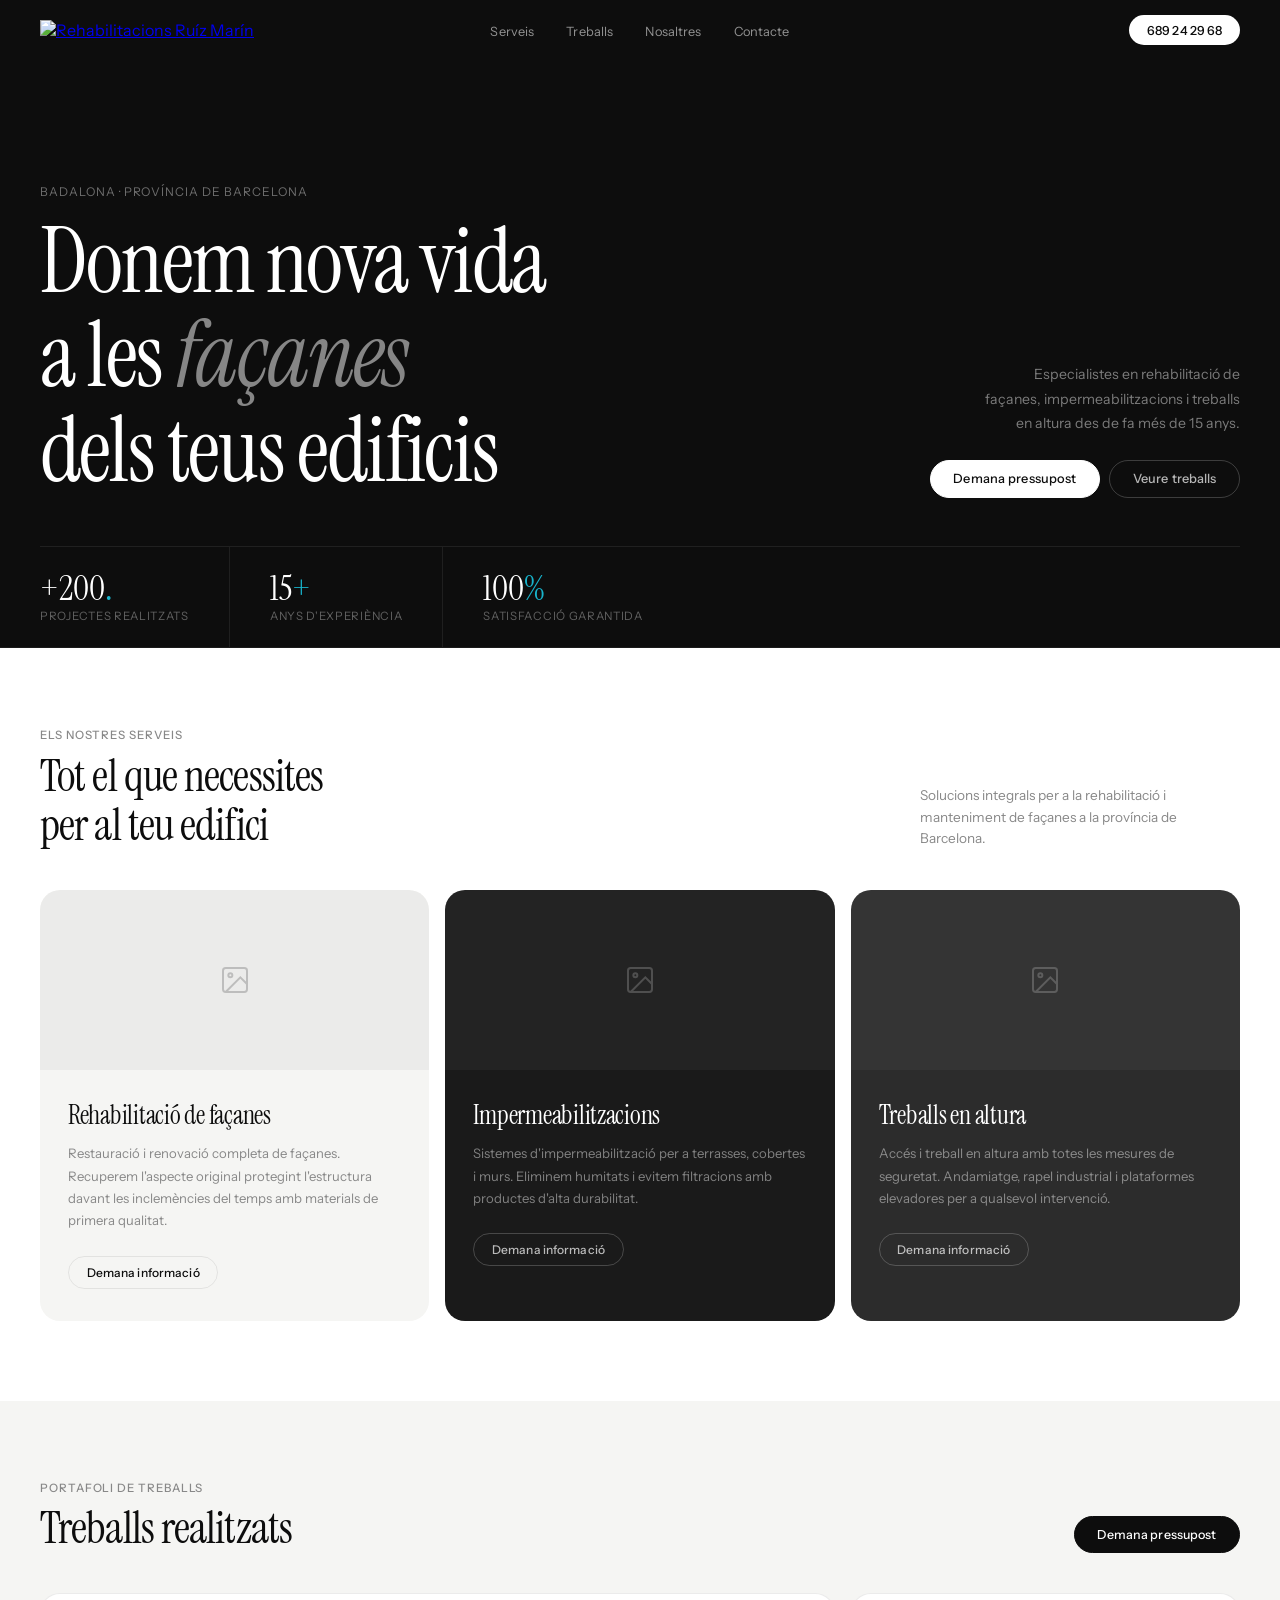
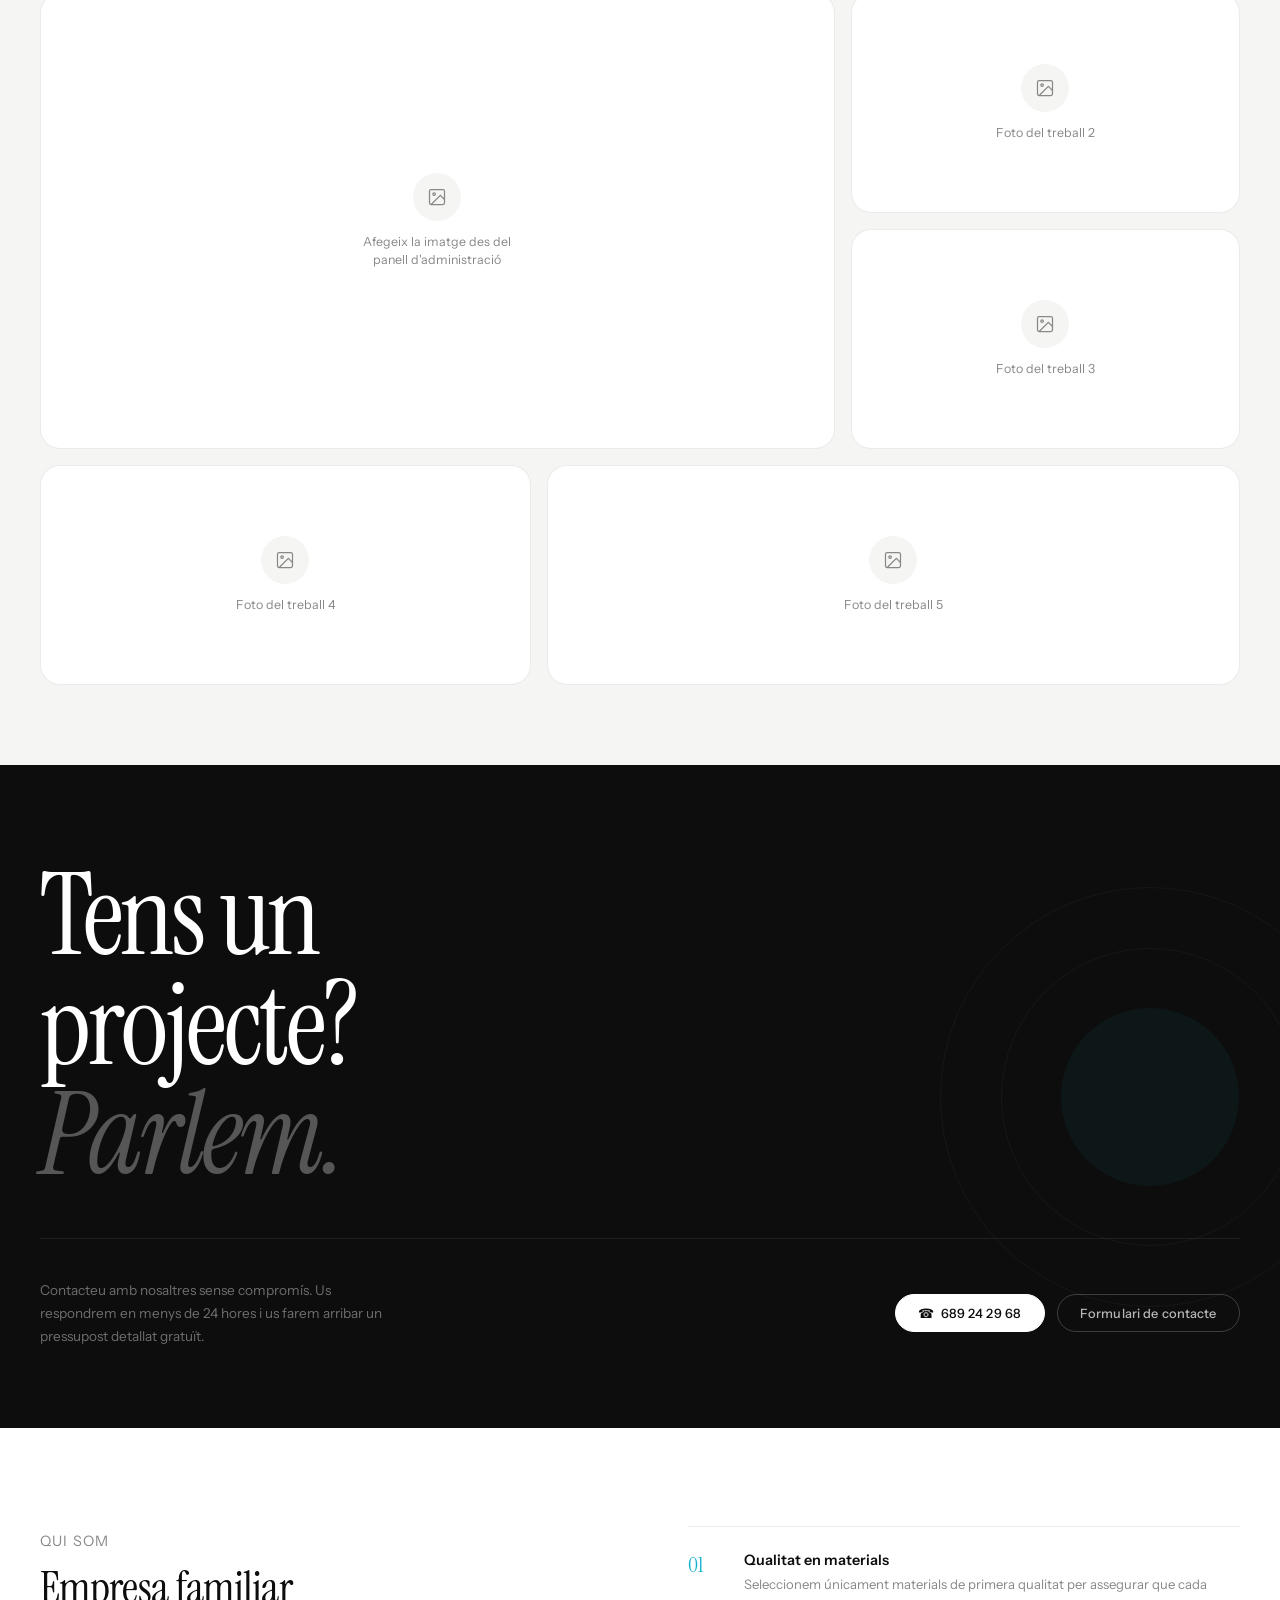
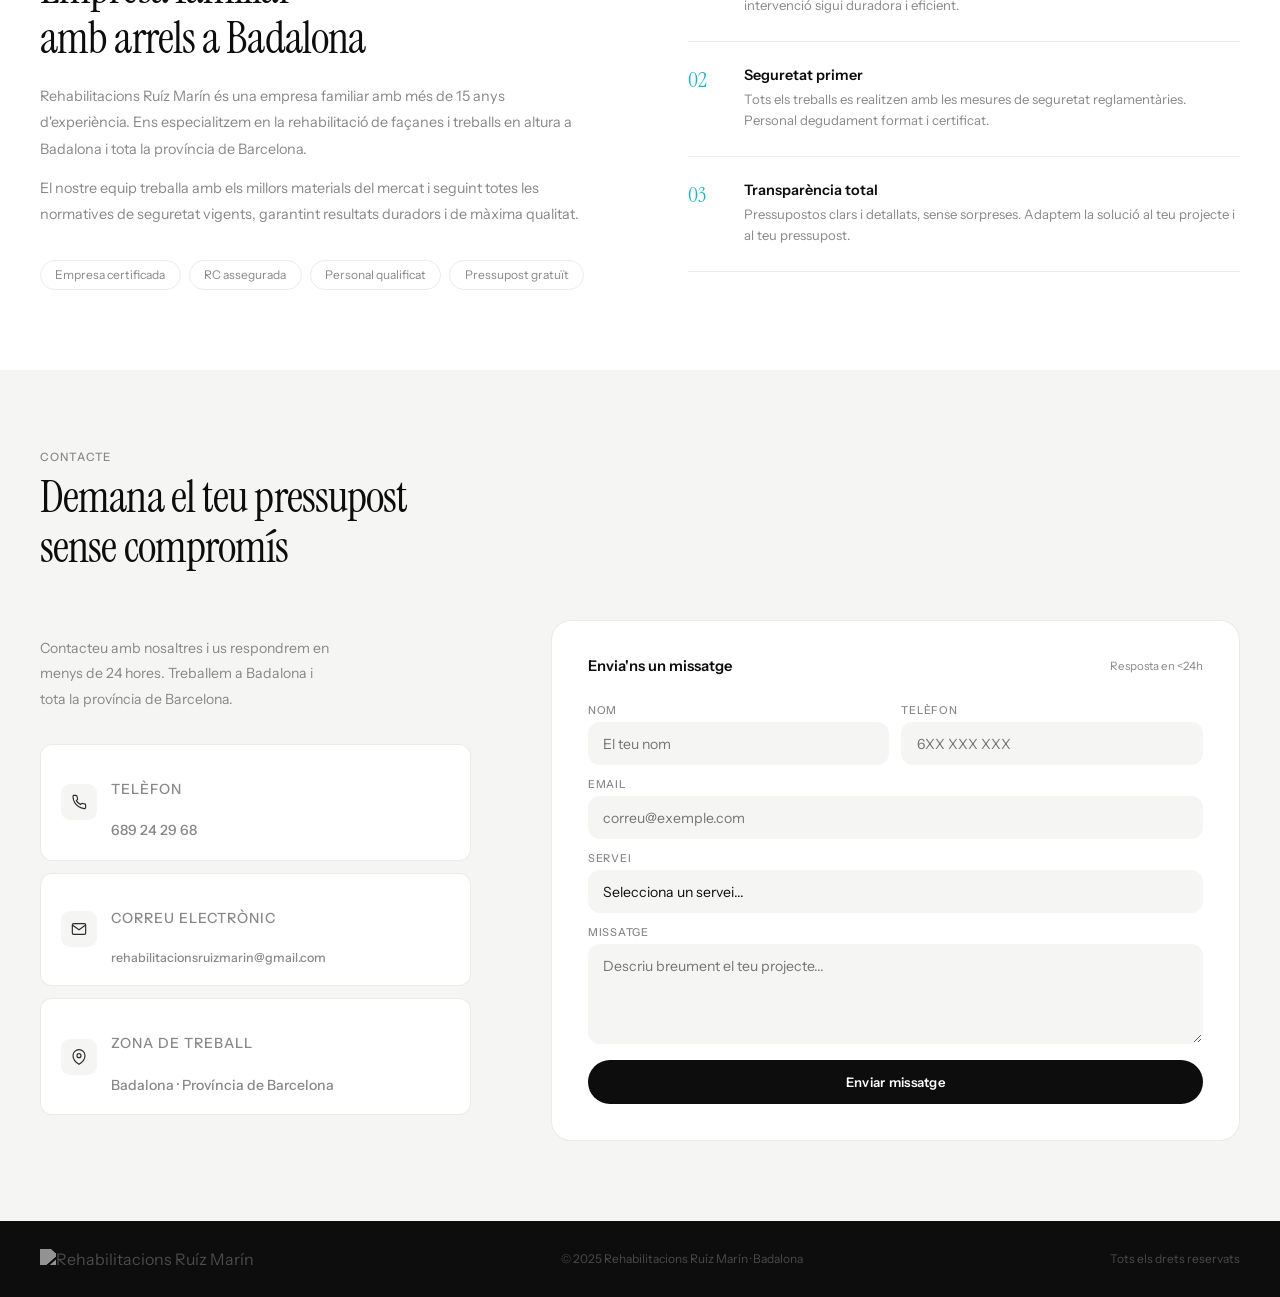
==== index.html @ c885f199 "Afegir Netlify Identity widget" ====
<!DOCTYPE html>
<html lang="ca">
<head>
<meta charset="UTF-8">
<meta name="viewport" content="width=device-width, initial-scale=1.0">
<title>Rehabilitacions Ruíz Marín</title>
<link rel="preconnect" href="https://fonts.googleapis.com">
<link rel="preconnect" href="https://fonts.gstatic.com" crossorigin>
<link href="https://fonts.googleapis.com/css2?family=Instrument+Sans:ital,wght@0,400;0,500;0,600;1,400&family=Instrument+Serif:ital@0;1&display=swap" rel="stylesheet">
<style>
*,*::before,*::after{box-sizing:border-box;margin:0;padding:0}
:root{
  --ink:#0D0D0D;
  --ink2:#1A1A1A;
  --ink3:#2C2C2C;
  --teal:#18B4CC;
  --teal-dim:#0E8099;
  --teal-bg:rgba(24,180,204,0.08);
  --white:#FFFFFF;
  --off:#F5F5F3;
  --muted:#888;
  --border:rgba(0,0,0,0.08);
  --border-dark:rgba(255,255,255,0.1);
  --radius:20px;
  --radius-sm:12px;
}
html{scroll-behavior:smooth}
body{
  font-family:'Instrument Sans',sans-serif;
  background:var(--white);color:var(--ink);
  overflow-x:hidden;
}

/* ── NAV ── */
nav{
  position:fixed;top:0;left:0;right:0;z-index:200;
  background:var(--ink);
  display:flex;align-items:center;justify-content:space-between;
  padding:0 2.5rem;height:60px;
}
.nav-logo img{height:34px;width:auto}
.nav-center{
  display:flex;gap:2rem;list-style:none;
  position:absolute;left:50%;transform:translateX(-50%);
}
.nav-center a{
  font-size:0.8rem;font-weight:400;
  color:rgba(255,255,255,0.55);text-decoration:none;
  transition:color 0.2s;
  letter-spacing:0.01em;
}
.nav-center a:hover{color:var(--white)}
.nav-right{display:flex;align-items:center;gap:1rem}
.nav-btn{
  font-size:0.78rem;font-weight:500;
  color:var(--ink);background:var(--white);
  padding:0.45rem 1.1rem;border-radius:100px;
  text-decoration:none;transition:background 0.2s;
  letter-spacing:0.01em;
}
.nav-btn:hover{background:var(--teal);color:var(--white)}

/* ── HERO ── */
#hero{
  background:var(--ink);
  padding:0 2.5rem;
  min-height:72vh;
  display:flex;flex-direction:column;
  justify-content:flex-end;
  padding-top:60px;
  position:relative;overflow:hidden;
  border-bottom:1px solid rgba(255,255,255,0.06);
}
.hero-inner{
  display:flex;align-items:flex-end;justify-content:space-between;
  padding:4rem 0 3rem;flex-wrap:wrap;gap:2rem;
}
.hero-label{
  font-size:0.75rem;font-weight:400;
  color:rgba(255,255,255,0.4);
  letter-spacing:0.08em;text-transform:uppercase;
  margin-bottom:1rem;
}
.hero-title{
  font-family:'Instrument Serif',serif;
  font-size:clamp(3rem,7vw,6rem);
  font-weight:400;
  color:var(--white);
  line-height:1.05;
  letter-spacing:-0.02em;
  max-width:680px;
}
.hero-title em{
  font-style:italic;
  color:rgba(255,255,255,0.5);
}
.hero-right{
  display:flex;flex-direction:column;
  align-items:flex-end;gap:1.5rem;
  min-width:220px;
}
.hero-desc{
  font-size:0.88rem;font-weight:400;
  color:rgba(255,255,255,0.45);
  line-height:1.75;text-align:right;
  max-width:260px;
}
.btn-pill{
  display:inline-flex;align-items:center;gap:0.5rem;
  font-size:0.8rem;font-weight:500;
  padding:0.65rem 1.4rem;border-radius:100px;
  text-decoration:none;transition:all 0.22s;
  letter-spacing:0.01em;
  white-space:nowrap;
}
.btn-pill.light{
  background:var(--white);color:var(--ink);
  border:1px solid var(--white);
}
.btn-pill.light:hover{background:var(--teal);border-color:var(--teal);color:var(--white)}
.btn-pill.ghost{
  background:transparent;
  border:1px solid rgba(255,255,255,0.2);
  color:rgba(255,255,255,0.7);
}
.btn-pill.ghost:hover{border-color:var(--teal);color:var(--teal)}
.btn-pill.dark{
  background:var(--ink);color:var(--white);
  border:1px solid var(--ink);
}
.btn-pill.dark:hover{background:var(--teal);border-color:var(--teal)}
.btn-pill.outline-dark{
  background:transparent;
  border:1px solid var(--border);
  color:var(--ink);
}
.btn-pill.outline-dark:hover{border-color:var(--teal);color:var(--teal)}

.hero-stats{
  display:flex;gap:0;
  border-top:1px solid rgba(255,255,255,0.08);
}
.hero-stat{
  padding:1.5rem 2.5rem 1.5rem 0;
  display:flex;flex-direction:column;gap:0.2rem;
}
.hero-stat:not(:last-child){
  border-right:1px solid rgba(255,255,255,0.08);
  padding-right:2.5rem;
  margin-right:2.5rem;
}
.hero-stat-n{
  font-family:'Instrument Serif',serif;
  font-size:2.2rem;color:var(--white);line-height:1;
}
.hero-stat-n span{color:var(--teal)}
.hero-stat-l{
  font-size:0.72rem;font-weight:400;
  color:rgba(255,255,255,0.35);
  letter-spacing:0.06em;text-transform:uppercase;
}

/* ── SECCIONS COMMON ── */
.section-label{
  font-size:0.72rem;font-weight:500;
  color:var(--muted);letter-spacing:0.08em;
  text-transform:uppercase;margin-bottom:0.6rem;
}
.section-h{
  font-family:'Instrument Serif',serif;
  font-size:clamp(2rem,3.5vw,2.8rem);
  font-weight:400;
  line-height:1.1;letter-spacing:-0.02em;
  color:var(--ink);
}
.section-h.light{color:var(--white)}

/* ── SERVEIS ── */
#serveis{padding:5rem 2.5rem;background:var(--white)}
.serveis-head{
  display:flex;align-items:flex-end;justify-content:space-between;
  margin-bottom:2.5rem;flex-wrap:wrap;gap:1rem;
}
.serveis-head p.sub{
  font-size:0.85rem;color:var(--muted);
  max-width:320px;line-height:1.6;
}
.serveis-cards{
  display:grid;
  grid-template-columns:repeat(3,1fr);
  gap:1rem;
}
.servei-card{
  border-radius:var(--radius);
  overflow:hidden;
  position:relative;
  transition:transform 0.3s cubic-bezier(0.34,1.2,0.64,1);
  cursor:pointer;
}
.servei-card:hover{transform:translateY(-4px)}
.servei-card-body{padding:2rem 1.75rem 2rem}

/* card 1: light */
.servei-card.c1{background:var(--off)}
/* card 2: dark */
.servei-card.c2{background:var(--ink2)}
/* card 3: teal-tinted */
.servei-card.c3{background:var(--ink3)}

.servei-card-img{
  width:100%;height:180px;object-fit:cover;
  display:block;
}
.servei-card-img-ph{
  width:100%;height:180px;
  background:rgba(255,255,255,0.04);
  display:flex;align-items:center;justify-content:center;
}
.servei-card-img-ph svg{width:32px;height:32px;opacity:0.2;stroke:currentColor;fill:none;stroke-width:1.5}
.c1 .servei-card-img-ph svg{color:var(--ink)}
.c2 .servei-card-img-ph svg,.c3 .servei-card-img-ph svg{color:var(--white)}
.c1 .servei-card-img-ph{background:rgba(0,0,0,0.04)}

.servei-name{
  font-family:'Instrument Serif',serif;
  font-size:1.6rem;font-weight:400;
  line-height:1.1;margin-bottom:0.75rem;
  letter-spacing:-0.01em;
}
.c1 .servei-name{color:var(--ink)}
.c2 .servei-name,.c3 .servei-name{color:var(--white)}

.servei-txt{
  font-size:0.82rem;font-weight:400;
  line-height:1.7;margin-bottom:1.5rem;
}
.c1 .servei-txt{color:var(--muted)}
.c2 .servei-txt,.c3 .servei-txt{color:rgba(255,255,255,0.45)}

/* ── TREBALLS ── */
#treballs{padding:5rem 2.5rem;background:var(--off)}
.treballs-head{
  display:flex;align-items:flex-end;justify-content:space-between;
  margin-bottom:2.5rem;flex-wrap:wrap;gap:1rem;
}
.treballs-grid{
  display:grid;
  grid-template-columns:repeat(12,1fr);
  grid-auto-rows:220px;
  gap:1rem;
}
.t-card{
  border-radius:var(--radius);
  overflow:hidden;
  background:var(--white);
  position:relative;
  cursor:pointer;
  transition:transform 0.3s cubic-bezier(0.34,1.2,0.64,1);
  border:1px solid var(--border);
}
.t-card:hover{transform:scale(1.015)}
.t-card:nth-child(1){grid-column:span 8;grid-row:span 2}
.t-card:nth-child(2){grid-column:span 4}
.t-card:nth-child(3){grid-column:span 4}
.t-card:nth-child(4){grid-column:span 5}
.t-card:nth-child(5){grid-column:span 7}

.t-ph{
  width:100%;height:100%;
  display:flex;flex-direction:column;
  align-items:center;justify-content:center;gap:0.75rem;
  padding:1.5rem;
  transition:background 0.25s;
}
.t-card:hover .t-ph{background:rgba(24,180,204,0.04)}
.t-ph-icon{
  width:48px;height:48px;border-radius:50%;
  background:var(--off);
  display:flex;align-items:center;justify-content:center;
  transition:background 0.25s;
}
.t-card:hover .t-ph-icon{background:rgba(24,180,204,0.12)}
.t-ph-icon svg{width:20px;height:20px;stroke:var(--muted);fill:none;stroke-width:1.5;transition:stroke 0.25s}
.t-card:hover .t-ph-icon svg{stroke:var(--teal)}
.t-ph p{font-size:0.78rem;color:var(--muted);text-align:center;line-height:1.5}
.t-badge{
  position:absolute;bottom:0.85rem;left:0.85rem;
  font-size:0.7rem;font-weight:500;
  background:var(--ink);color:var(--white);
  padding:0.3rem 0.8rem;border-radius:100px;
  letter-spacing:0.02em;
  opacity:0;transform:translateY(4px);
  transition:opacity 0.25s,transform 0.25s;
}
.t-card:hover .t-badge{opacity:1;transform:translateY(0)}

/* ── CTA STRIP ── */
#cta{
  background:var(--ink);
  padding:6rem 2.5rem 5rem;
  position:relative;overflow:hidden;
}
.cta-big{
  font-family:'Instrument Serif',serif;
  font-size:clamp(3.5rem,9vw,8rem);
  font-weight:400;
  color:var(--white);
  line-height:0.95;
  letter-spacing:-0.03em;
  margin-bottom:3rem;
}
.cta-big em{
  font-style:italic;
  color:rgba(255,255,255,0.3);
}
.cta-bottom{
  display:flex;align-items:center;justify-content:space-between;
  flex-wrap:wrap;gap:1.5rem;
  padding-top:2.5rem;
  border-top:1px solid rgba(255,255,255,0.08);
}
.cta-tagline{
  font-size:0.85rem;font-weight:400;
  color:rgba(255,255,255,0.4);
  line-height:1.7;max-width:360px;
}
.cta-actions{display:flex;gap:0.75rem;flex-wrap:wrap;align-items:center}
.cta-deco{
  position:absolute;
  right:-80px;top:50%;transform:translateY(-50%);
  width:420px;height:420px;border-radius:50%;
  border:1px solid rgba(255,255,255,0.04);
  pointer-events:none;
}
.cta-deco::before{
  content:'';position:absolute;inset:60px;
  border-radius:50%;border:1px solid rgba(255,255,255,0.04);
}
.cta-deco::after{
  content:'';position:absolute;inset:120px;
  border-radius:50%;
  background:rgba(24,180,204,0.06);
}

/* ── NOSALTRES ── */
#nosaltres{padding:5rem 2.5rem;background:var(--white)}
.nosaltres-grid{
  display:grid;grid-template-columns:1fr 1fr;
  gap:6rem;align-items:center;
}
.nos-left p{
  font-size:0.9rem;font-weight:400;
  color:var(--muted);line-height:1.85;margin-top:1.25rem;
}
.nos-pills{display:flex;gap:0.5rem;flex-wrap:wrap;margin-top:2rem}
.nos-pill{
  font-size:0.75rem;font-weight:400;
  padding:0.4rem 0.9rem;border-radius:100px;
  border:1px solid var(--border);color:var(--muted);
}
.nos-right{display:flex;flex-direction:column}
.nos-row{
  display:flex;gap:1.25rem;align-items:flex-start;
  padding:1.5rem 0;
  border-bottom:1px solid var(--border);
}
.nos-row:first-child{border-top:1px solid var(--border)}
.nos-n{
  font-family:'Instrument Serif',serif;
  font-size:1.4rem;color:var(--teal);
  min-width:36px;line-height:1.1;
  padding-top:2px;
}
.nos-title{font-size:0.9rem;font-weight:600;color:var(--ink);margin-bottom:0.3rem}
.nos-desc{font-size:0.82rem;color:var(--muted);line-height:1.65}

/* ── CONTACTE ── */
#contacte{padding:5rem 2.5rem;background:var(--off)}
.contacte-grid{
  display:grid;grid-template-columns:1fr 1.6fr;
  gap:5rem;align-items:start;
}
.ct-left{}
.ct-left p{
  font-size:0.88rem;color:var(--muted);
  line-height:1.8;margin-top:1rem;max-width:300px;
}
.ct-links{display:flex;flex-direction:column;gap:0.75rem;margin-top:2rem}
.ct-link{
  display:flex;align-items:center;gap:0.9rem;
  background:var(--white);
  border:1px solid var(--border);
  border-radius:var(--radius-sm);
  padding:1rem 1.25rem;text-decoration:none;
  transition:border-color 0.22s;
}
.ct-link:hover{border-color:var(--teal)}
.ct-link-icon{
  width:36px;height:36px;border-radius:9px;
  background:var(--off);
  display:flex;align-items:center;justify-content:center;flex-shrink:0;
}
.ct-link-icon svg{width:16px;height:16px;stroke:var(--ink3);fill:none;stroke-width:1.75}
.ct-link-lbl{
  font-size:0.67rem;font-weight:500;
  color:var(--muted);letter-spacing:0.07em;
  text-transform:uppercase;
}
.ct-link-val{font-size:0.85rem;font-weight:500;color:var(--ink);margin-top:0.1rem}

/* FORM */
.form-wrap{
  background:var(--white);
  border:1px solid var(--border);
  border-radius:var(--radius);
  padding:2.25rem;
}
.form-top{
  display:flex;align-items:center;justify-content:space-between;
  margin-bottom:1.75rem;
}
.form-top-title{font-size:0.92rem;font-weight:600;color:var(--ink)}
.frow{display:grid;grid-template-columns:1fr 1fr;gap:0.75rem}
.fg{display:flex;flex-direction:column;gap:0.35rem;margin-bottom:0.75rem}
.fg label{
  font-size:0.68rem;font-weight:500;
  letter-spacing:0.07em;text-transform:uppercase;color:var(--muted);
}
.fg input,.fg textarea,.fg select{
  font-family:'Instrument Sans',sans-serif;
  font-size:0.88rem;color:var(--ink);
  background:var(--off);
  border:1px solid transparent;
  border-radius:var(--radius-sm);
  padding:0.7rem 0.9rem;
  outline:none;width:100%;
  transition:border-color 0.2s,background 0.2s;
  -webkit-appearance:none;
}
.fg input:focus,.fg textarea:focus,.fg select:focus{
  border-color:var(--teal);background:var(--white);
}
.fg textarea{resize:vertical;min-height:100px}
.fsend{
  width:100%;margin-top:0.25rem;
  font-family:'Instrument Sans',sans-serif;
  font-size:0.82rem;font-weight:600;
  background:var(--ink);color:var(--white);
  border:none;cursor:pointer;
  padding:0.85rem 1.5rem;border-radius:100px;
  letter-spacing:0.02em;
  transition:background 0.22s;
}
.fsend:hover{background:var(--teal)}
.fsend:disabled{opacity:0.4;cursor:not-allowed}
.fsuccess{
  display:none;margin-top:0.75rem;
  background:rgba(24,180,204,0.08);
  border:1px solid rgba(24,180,204,0.3);
  border-radius:var(--radius-sm);
  padding:0.85rem 1rem;
  font-size:0.83rem;font-weight:500;color:var(--teal-dim);
}

/* ── FOOTER ── */
footer{
  background:var(--ink);
  padding:1.75rem 2.5rem;
  display:flex;align-items:center;justify-content:space-between;
  flex-wrap:wrap;gap:1rem;
}
.footer-logo img{height:30px;opacity:0.55;filter:brightness(10)}
.footer-copy{font-size:0.75rem;color:rgba(255,255,255,0.25);font-weight:400}

/* ── REVEAL ── */
.rv{opacity:0;transform:translateY(20px);transition:opacity 0.6s ease,transform 0.6s ease}
.rv.on{opacity:1;transform:none}
.rv.d1{transition-delay:0.1s}.rv.d2{transition-delay:0.2s}.rv.d3{transition-delay:0.3s}

/* ── RESPONSIVE ── */
@media(max-width:900px){
  nav{padding:0 1.25rem}
  .nav-center{display:none}.nav-btn{display:none}
  #hero,#serveis,#treballs,#cta,#nosaltres,#contacte{padding-left:1.25rem;padding-right:1.25rem}
  #cta{padding:4rem 1.25rem 3.5rem}
  .cta-big{font-size:clamp(3rem,14vw,5rem)}
  .serveis-cards{grid-template-columns:1fr}
  .treballs-grid{grid-template-columns:1fr 1fr;grid-auto-rows:180px}
  .t-card:nth-child(1){grid-column:span 2;grid-row:span 2}
  .t-card:nth-child(2),.t-card:nth-child(3){grid-column:span 1}
  .t-card:nth-child(4),.t-card:nth-child(5){grid-column:span 1}
  #cta{grid-template-columns:1fr;padding:2.5rem 1.75rem}
  .cta-head{grid-column:span 1}
  .nosaltres-grid{grid-template-columns:1fr;gap:3rem}
  .contacte-grid{grid-template-columns:1fr;gap:2.5rem}
  .frow{grid-template-columns:1fr}
  .hero-inner{flex-direction:column;align-items:flex-start}
  .hero-right{align-items:flex-start}
  .hero-desc{text-align:left}
  .hero-stats{gap:1.5rem;flex-wrap:wrap}
  .hero-stat:not(:last-child){border-right:none;padding-right:0;margin-right:0}
}
</style>
<script src="https://identity.netlify.com/v1/netlify-identity-widget.js"></script>
</head>
<body>

<!-- NAV -->
<nav>
  <a href="#hero" class="nav-logo">
    <img src="Logo_azul.png" alt="Rehabilitacions Ruíz Marín">
  </a>
  <ul class="nav-center">
    <li><a href="#serveis">Serveis</a></li>
    <li><a href="#treballs">Treballs</a></li>
    <li><a href="#nosaltres">Nosaltres</a></li>
    <li><a href="#contacte">Contacte</a></li>
  </ul>
  <div class="nav-right">
    <a href="tel:+34689242968" class="nav-btn">689 24 29 68</a>
  </div>
</nav>

<!-- HERO -->
<section id="hero">
  <div class="hero-inner">
    <div>
      <p class="hero-label">Badalona · Província de Barcelona</p>
      <h1 class="hero-title">Donem nova vida<br>a les <em>façanes</em><br>dels teus edificis</h1>
    </div>
    <div class="hero-right">
      <p class="hero-desc">Especialistes en rehabilitació de façanes, impermeabilitzacions i treballs en altura des de fa més de 15 anys.</p>
      <div style="display:flex;gap:0.6rem;flex-wrap:wrap">
        <a href="#contacte" class="btn-pill light">Demana pressupost</a>
        <a href="#treballs" class="btn-pill ghost">Veure treballs</a>
      </div>
    </div>
  </div>
  <div class="hero-stats">
    <div class="hero-stat">
      <span class="hero-stat-n">+200<span>.</span></span>
      <span class="hero-stat-l">Projectes realitzats</span>
    </div>
    <div class="hero-stat">
      <span class="hero-stat-n">15<span>+</span></span>
      <span class="hero-stat-l">Anys d'experiència</span>
    </div>
    <div class="hero-stat">
      <span class="hero-stat-n">100<span>%</span></span>
      <span class="hero-stat-l">Satisfacció garantida</span>
    </div>
  </div>
</section>

<!-- SERVEIS -->
<section id="serveis">
  <div class="serveis-head rv">
    <div>
      <p class="section-label">Els nostres serveis</p>
      <h2 class="section-h">Tot el que necessites<br>per al teu edifici</h2>
    </div>
    <p class="sub">Solucions integrals per a la rehabilitació i manteniment de façanes a la província de Barcelona.</p>
  </div>
  <div class="serveis-cards">
    <div class="servei-card c1 rv">
      <div class="servei-card-img-ph">
        <svg viewBox="0 0 24 24"><rect x="3" y="3" width="18" height="18" rx="2"/><circle cx="8.5" cy="8.5" r="1.5"/><polyline points="21 15 16 10 5 21"/></svg>
      </div>
      <div class="servei-card-body">
        <h3 class="servei-name">Rehabilitació de façanes</h3>
        <p class="servei-txt">Restauració i renovació completa de façanes. Recuperem l'aspecte original protegint l'estructura davant les inclemències del temps amb materials de primera qualitat.</p>
        <a href="#contacte" class="btn-pill outline-dark" style="font-size:0.75rem;padding:0.5rem 1.1rem">Demana informació</a>
      </div>
    </div>
    <div class="servei-card c2 rv d1">
      <div class="servei-card-img-ph">
        <svg viewBox="0 0 24 24"><rect x="3" y="3" width="18" height="18" rx="2"/><circle cx="8.5" cy="8.5" r="1.5"/><polyline points="21 15 16 10 5 21"/></svg>
      </div>
      <div class="servei-card-body">
        <h3 class="servei-name">Impermeabilitzacions</h3>
        <p class="servei-txt">Sistemes d'impermeabilització per a terrasses, cobertes i murs. Eliminem humitats i evitem filtracions amb productes d'alta durabilitat.</p>
        <a href="#contacte" class="btn-pill ghost" style="font-size:0.75rem;padding:0.5rem 1.1rem">Demana informació</a>
      </div>
    </div>
    <div class="servei-card c3 rv d2">
      <div class="servei-card-img-ph">
        <svg viewBox="0 0 24 24"><rect x="3" y="3" width="18" height="18" rx="2"/><circle cx="8.5" cy="8.5" r="1.5"/><polyline points="21 15 16 10 5 21"/></svg>
      </div>
      <div class="servei-card-body">
        <h3 class="servei-name">Treballs en altura</h3>
        <p class="servei-txt">Accés i treball en altura amb totes les mesures de seguretat. Andamiatge, rapel industrial i plataformes elevadores per a qualsevol intervenció.</p>
        <a href="#contacte" class="btn-pill ghost" style="font-size:0.75rem;padding:0.5rem 1.1rem">Demana informació</a>
      </div>
    </div>
  </div>
</section>

<!-- TREBALLS -->
<section id="treballs">
  <div class="treballs-head rv">
    <div>
      <p class="section-label">Portafoli de treballs</p>
      <h2 class="section-h">Treballs realitzats</h2>
    </div>
    <a href="#contacte" class="btn-pill dark rv" style="font-size:0.78rem">Demana pressupost</a>
  </div>
  <div class="treballs-grid rv">
    <div class="t-card">
      <div class="t-ph">
        <div class="t-ph-icon"><svg viewBox="0 0 24 24"><rect x="3" y="3" width="18" height="18" rx="2"/><circle cx="8.5" cy="8.5" r="1.5"/><polyline points="21 15 16 10 5 21"/></svg></div>
        <p>Afegeix la imatge des del<br>panell d'administració</p>
      </div>
      <div class="t-badge">Rehabilitació · Badalona</div>
    </div>
    <div class="t-card">
      <div class="t-ph"><div class="t-ph-icon"><svg viewBox="0 0 24 24"><rect x="3" y="3" width="18" height="18" rx="2"/><circle cx="8.5" cy="8.5" r="1.5"/><polyline points="21 15 16 10 5 21"/></svg></div><p>Foto del treball 2</p></div>
      <div class="t-badge">Impermeabilització · BCN</div>
    </div>
    <div class="t-card">
      <div class="t-ph"><div class="t-ph-icon"><svg viewBox="0 0 24 24"><rect x="3" y="3" width="18" height="18" rx="2"/><circle cx="8.5" cy="8.5" r="1.5"/><polyline points="21 15 16 10 5 21"/></svg></div><p>Foto del treball 3</p></div>
      <div class="t-badge">Treballs en altura</div>
    </div>
    <div class="t-card">
      <div class="t-ph"><div class="t-ph-icon"><svg viewBox="0 0 24 24"><rect x="3" y="3" width="18" height="18" rx="2"/><circle cx="8.5" cy="8.5" r="1.5"/><polyline points="21 15 16 10 5 21"/></svg></div><p>Foto del treball 4</p></div>
      <div class="t-badge">Façana · Mataró</div>
    </div>
    <div class="t-card">
      <div class="t-ph"><div class="t-ph-icon"><svg viewBox="0 0 24 24"><rect x="3" y="3" width="18" height="18" rx="2"/><circle cx="8.5" cy="8.5" r="1.5"/><polyline points="21 15 16 10 5 21"/></svg></div><p>Foto del treball 5</p></div>
      <div class="t-badge">Façana · Barcelona</div>
    </div>
  </div>
</section>

<!-- CTA STRIP -->
<section id="cta">
  <div class="cta-deco"></div>
  <div class="rv">
    <p class="cta-big">Tens un<br>projecte?<br><em>Parlem.</em></p>
  </div>
  <div class="cta-bottom rv">
    <p class="cta-tagline">Contacteu amb nosaltres sense compromís. Us respondrem en menys de 24 hores i us farem arribar un pressupost detallat gratuït.</p>
    <div class="cta-actions">
      <a href="tel:+34689242968" class="btn-pill light">☎ &nbsp;689 24 29 68</a>
      <a href="#contacte" class="btn-pill ghost">Formulari de contacte</a>
    </div>
  </div>
</section>

<!-- NOSALTRES -->
<section id="nosaltres">
  <div class="nosaltres-grid">
    <div class="nos-left rv">
      <p class="section-label">Qui som</p>
      <h2 class="section-h">Empresa familiar<br>amb arrels a Badalona</h2>
      <p>Rehabilitacions Ruíz Marín és una empresa familiar amb més de 15 anys d'experiència. Ens especialitzem en la rehabilitació de façanes i treballs en altura a Badalona i tota la província de Barcelona.</p>
      <p style="margin-top:0.75rem">El nostre equip treballa amb els millors materials del mercat i seguint totes les normatives de seguretat vigents, garantint resultats duradors i de màxima qualitat.</p>
      <div class="nos-pills">
        <span class="nos-pill">Empresa certificada</span>
        <span class="nos-pill">RC assegurada</span>
        <span class="nos-pill">Personal qualificat</span>
        <span class="nos-pill">Pressupost gratuït</span>
      </div>
    </div>
    <div class="nos-right rv">
      <div class="nos-row">
        <span class="nos-n">01</span>
        <div><p class="nos-title">Qualitat en materials</p><p class="nos-desc">Seleccionem únicament materials de primera qualitat per assegurar que cada intervenció sigui duradora i eficient.</p></div>
      </div>
      <div class="nos-row rv d1">
        <span class="nos-n">02</span>
        <div><p class="nos-title">Seguretat primer</p><p class="nos-desc">Tots els treballs es realitzen amb les mesures de seguretat reglamentàries. Personal degudament format i certificat.</p></div>
      </div>
      <div class="nos-row rv d2">
        <span class="nos-n">03</span>
        <div><p class="nos-title">Transparència total</p><p class="nos-desc">Pressupostos clars i detallats, sense sorpreses. Adaptem la solució al teu projecte i al teu pressupost.</p></div>
      </div>
    </div>
  </div>
</section>

<!-- CONTACTE -->
<section id="contacte">
  <div class="rv" style="margin-bottom:3rem">
    <p class="section-label">Contacte</p>
    <h2 class="section-h">Demana el teu pressupost<br>sense compromís</h2>
  </div>
  <div class="contacte-grid">
    <div class="ct-left rv">
      <p>Contacteu amb nosaltres i us respondrem en menys de 24 hores. Treballem a Badalona i tota la província de Barcelona.</p>
      <div class="ct-links">
        <a href="tel:+34689242968" class="ct-link">
          <div class="ct-link-icon"><svg viewBox="0 0 24 24"><path d="M22 16.92v3a2 2 0 01-2.18 2 19.79 19.79 0 01-8.63-3.07A19.5 19.5 0 013 4.18 2 2 0 014.11 2h3a2 2 0 012 1.72 12.84 12.84 0 00.7 2.81 2 2 0 01-.45 2.11L8.09 9.91a16 16 0 006 6l1.27-1.27a2 2 0 012.11-.45 12.84 12.84 0 002.81.7A2 2 0 0122 16.92z"/></svg></div>
          <div><p class="ct-link-lbl">Telèfon</p><p class="ct-link-val">689 24 29 68</p></div>
        </a>
        <a href="mailto:rehabilitacionsruizmarin@gmail.com" class="ct-link">
          <div class="ct-link-icon"><svg viewBox="0 0 24 24"><path d="M4 4h16c1.1 0 2 .9 2 2v12c0 1.1-.9 2-2 2H4c-1.1 0-2-.9-2-2V6c0-1.1.9-2 2-2z"/><polyline points="22,6 12,13 2,6"/></svg></div>
          <div><p class="ct-link-lbl">Correu electrònic</p><p class="ct-link-val" style="font-size:0.78rem">rehabilitacionsruizmarin@gmail.com</p></div>
        </a>
        <div class="ct-link" style="cursor:default">
          <div class="ct-link-icon"><svg viewBox="0 0 24 24"><path d="M21 10c0 7-9 13-9 13s-9-6-9-13a9 9 0 0118 0z"/><circle cx="12" cy="10" r="3"/></svg></div>
          <div><p class="ct-link-lbl">Zona de treball</p><p class="ct-link-val">Badalona · Província de Barcelona</p></div>
        </div>
      </div>
    </div>
    <div class="rv d1">
      <div class="form-wrap">
        <div class="form-top">
          <p class="form-top-title">Envia'ns un missatge</p>
          <span style="font-size:0.72rem;color:var(--muted)">Resposta en &lt;24h</span>
        </div>
        <form id="cf" onsubmit="handleSend(event)">
          <div class="frow">
            <div class="fg"><label>Nom</label><input type="text" placeholder="El teu nom" required></div>
            <div class="fg"><label>Telèfon</label><input type="tel" placeholder="6XX XXX XXX"></div>
          </div>
          <div class="fg"><label>Email</label><input type="email" placeholder="correu@exemple.com" required></div>
          <div class="fg">
            <label>Servei</label>
            <select>
              <option value="">Selecciona un servei...</option>
              <option>Rehabilitació de façanes</option>
              <option>Impermeabilitzacions</option>
              <option>Treballs en altura</option>
              <option>Altres</option>
            </select>
          </div>
          <div class="fg"><label>Missatge</label><textarea placeholder="Descriu breument el teu projecte..." required></textarea></div>
          <div class="fsuccess" id="fok">✓ Missatge enviat. Us contactarem aviat!</div>
          <button type="submit" class="fsend" id="fsend">Enviar missatge</button>
        </form>
      </div>
    </div>
  </div>
</section>

<!-- FOOTER -->
<footer>
  <div class="footer-logo"><img src="Logo_azul.png" alt="Rehabilitacions Ruíz Marín"></div>
  <p class="footer-copy">© 2025 Rehabilitacions Ruíz Marín · Badalona</p>
  <p class="footer-copy">Tots els drets reservats</p>
</footer>

<script>
const obs=new IntersectionObserver(es=>es.forEach(e=>{if(e.isIntersecting)e.target.classList.add('on')}),{threshold:0.1});
document.querySelectorAll('.rv').forEach(el=>obs.observe(el));

window.addEventListener('scroll',()=>{});

function handleSend(e){
  e.preventDefault();
  const btn=document.getElementById('fsend');
  btn.disabled=true;btn.textContent='Enviant...';
  setTimeout(()=>{
    document.getElementById('fok').style.display='block';
    btn.style.display='none';
    e.target.reset();
  },900);
}
</script>
<script>
  if (window.netlifyIdentity) {
    window.netlifyIdentity.on("init", (user) => {
      if (!user) {
        window.netlifyIdentity.on("login", () => {
          document.location.href = "/admin/";
        });
      }
    });
  }
</script>
</body>
</html>
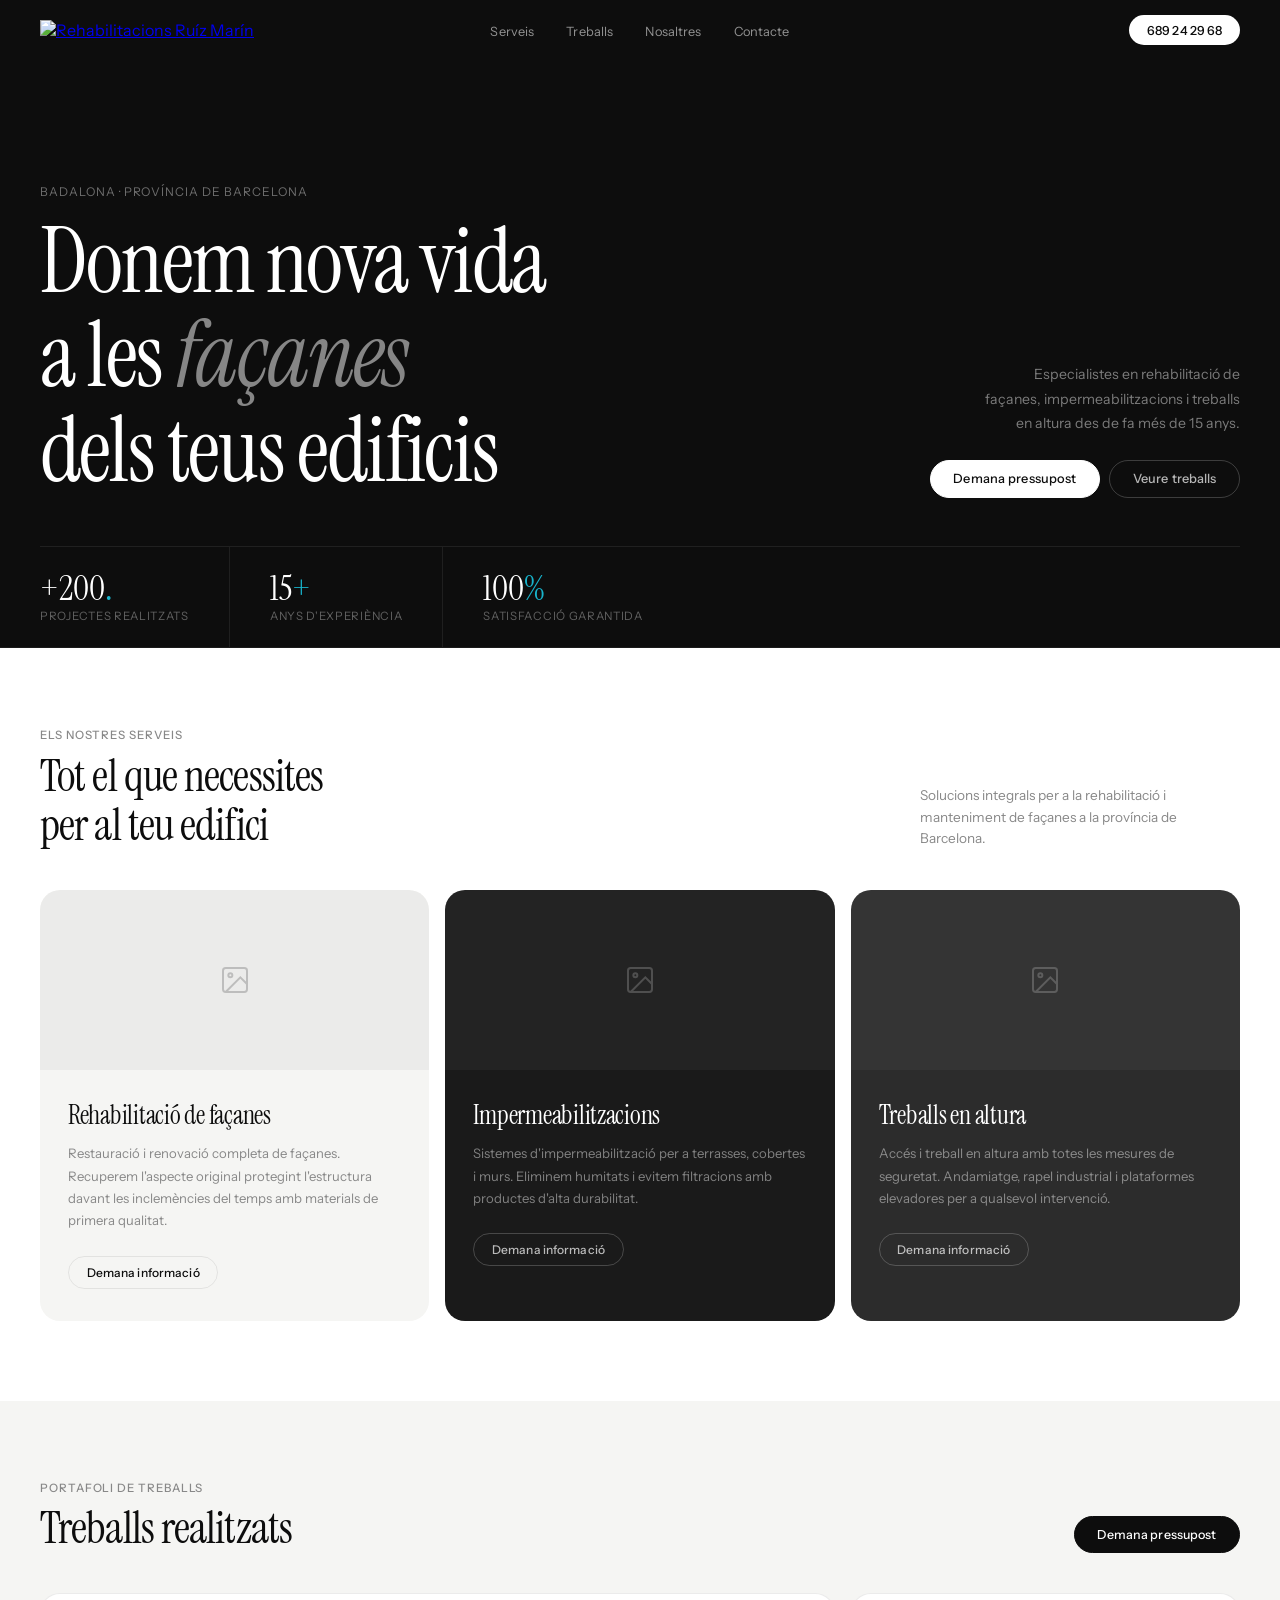
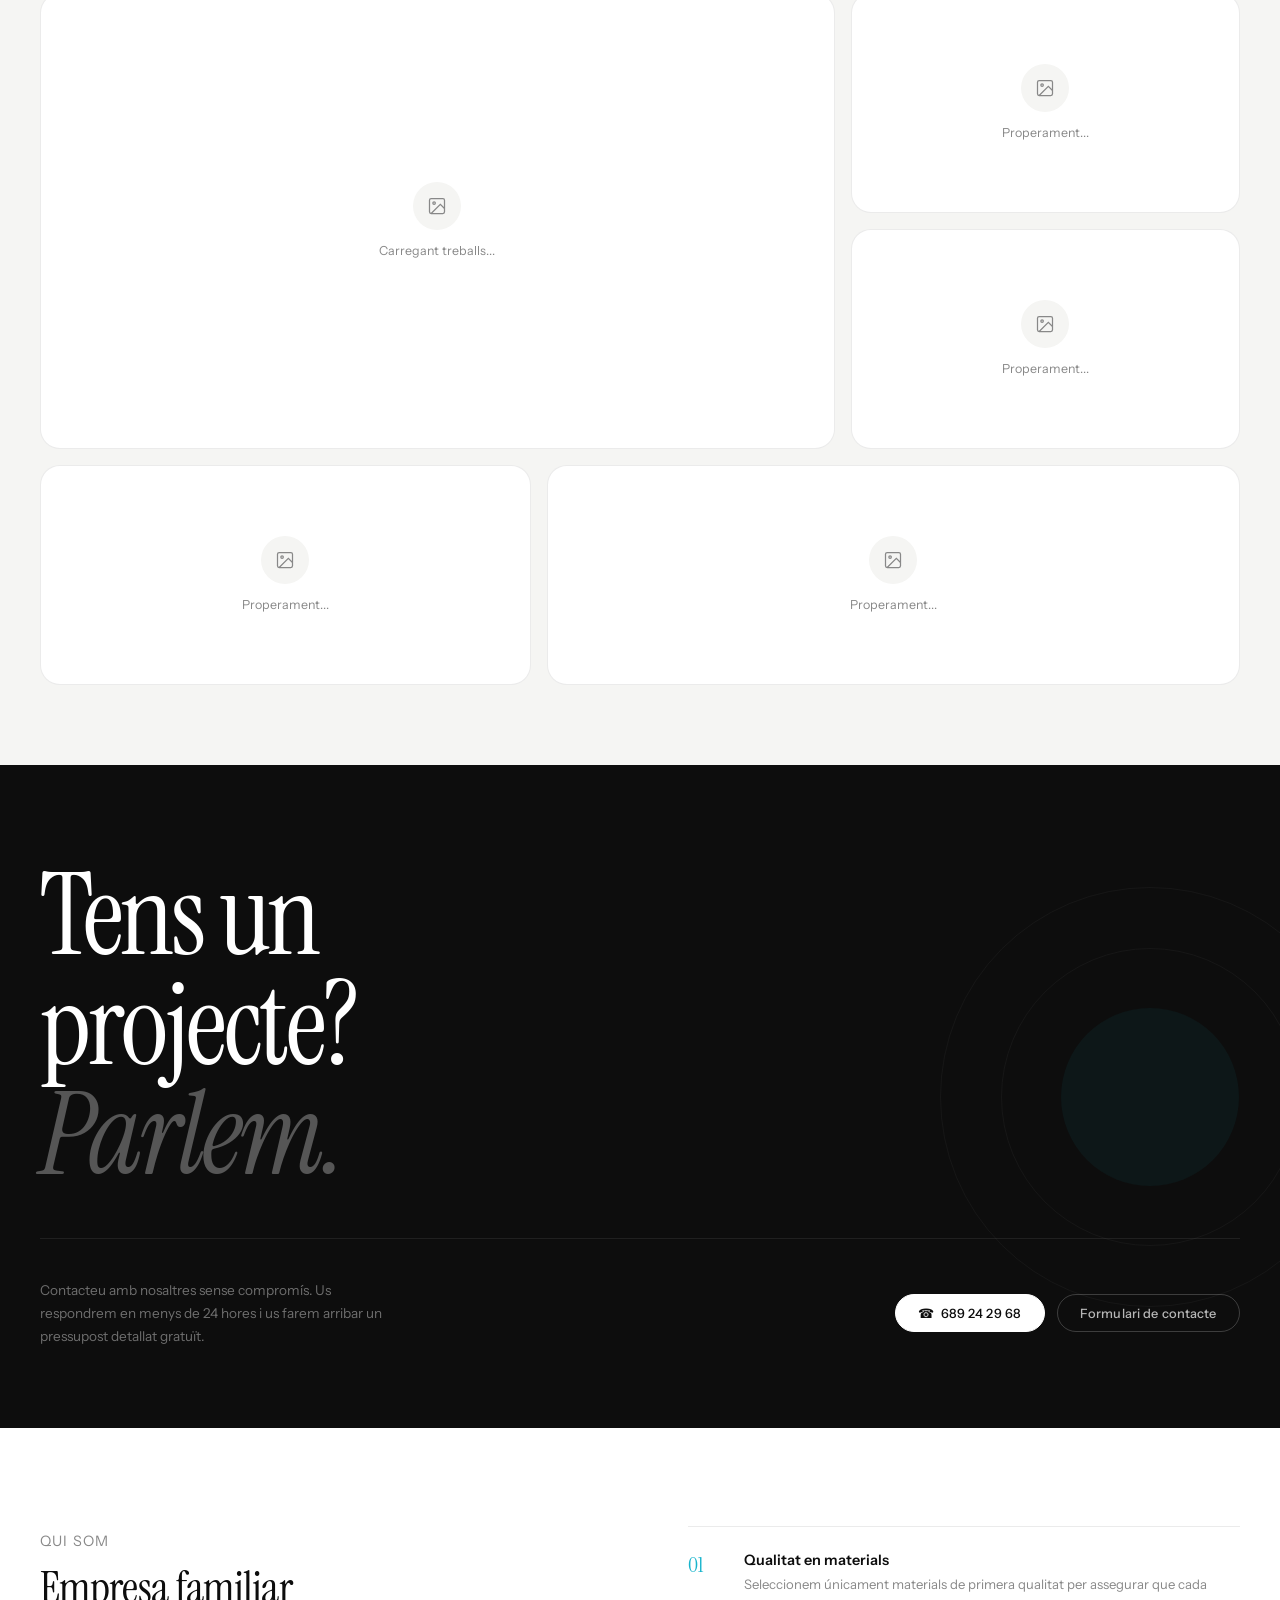
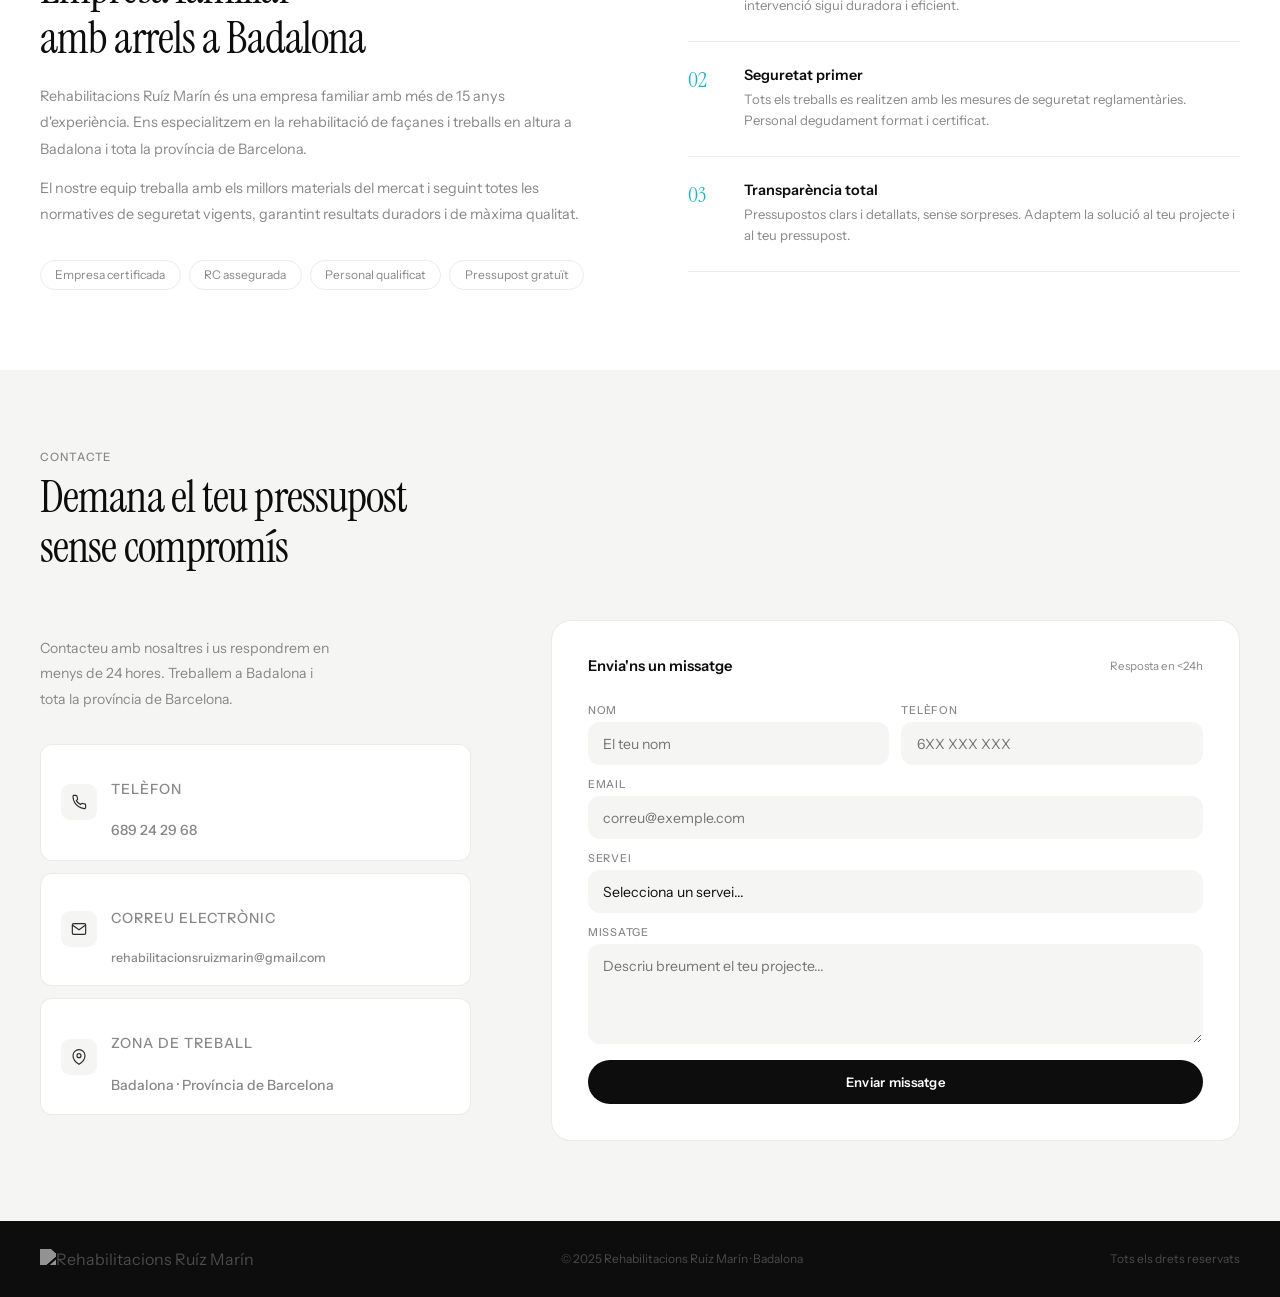
==== commit c9433aa7: "Added uploading works from API" ====
--- a/index.html
+++ b/index.html
@@ -604,29 +604,24 @@
     </div>
     <a href="#contacte" class="btn-pill dark rv" style="font-size:0.78rem">Demana pressupost</a>
   </div>
-  <div class="treballs-grid rv">
+  <div class="treballs-grid rv" id="treballs-grid">
     <div class="t-card">
       <div class="t-ph">
         <div class="t-ph-icon"><svg viewBox="0 0 24 24"><rect x="3" y="3" width="18" height="18" rx="2"/><circle cx="8.5" cy="8.5" r="1.5"/><polyline points="21 15 16 10 5 21"/></svg></div>
-        <p>Afegeix la imatge des del<br>panell d'administració</p>
-      </div>
-      <div class="t-badge">Rehabilitació · Badalona</div>
+        <p>Carregant treballs...</p>
+      </div>
     </div>
     <div class="t-card">
-      <div class="t-ph"><div class="t-ph-icon"><svg viewBox="0 0 24 24"><rect x="3" y="3" width="18" height="18" rx="2"/><circle cx="8.5" cy="8.5" r="1.5"/><polyline points="21 15 16 10 5 21"/></svg></div><p>Foto del treball 2</p></div>
-      <div class="t-badge">Impermeabilització · BCN</div>
+      <div class="t-ph"><div class="t-ph-icon"><svg viewBox="0 0 24 24"><rect x="3" y="3" width="18" height="18" rx="2"/><circle cx="8.5" cy="8.5" r="1.5"/><polyline points="21 15 16 10 5 21"/></svg></div><p>Properament...</p></div>
     </div>
     <div class="t-card">
-      <div class="t-ph"><div class="t-ph-icon"><svg viewBox="0 0 24 24"><rect x="3" y="3" width="18" height="18" rx="2"/><circle cx="8.5" cy="8.5" r="1.5"/><polyline points="21 15 16 10 5 21"/></svg></div><p>Foto del treball 3</p></div>
-      <div class="t-badge">Treballs en altura</div>
+      <div class="t-ph"><div class="t-ph-icon"><svg viewBox="0 0 24 24"><rect x="3" y="3" width="18" height="18" rx="2"/><circle cx="8.5" cy="8.5" r="1.5"/><polyline points="21 15 16 10 5 21"/></svg></div><p>Properament...</p></div>
     </div>
     <div class="t-card">
-      <div class="t-ph"><div class="t-ph-icon"><svg viewBox="0 0 24 24"><rect x="3" y="3" width="18" height="18" rx="2"/><circle cx="8.5" cy="8.5" r="1.5"/><polyline points="21 15 16 10 5 21"/></svg></div><p>Foto del treball 4</p></div>
-      <div class="t-badge">Façana · Mataró</div>
+      <div class="t-ph"><div class="t-ph-icon"><svg viewBox="0 0 24 24"><rect x="3" y="3" width="18" height="18" rx="2"/><circle cx="8.5" cy="8.5" r="1.5"/><polyline points="21 15 16 10 5 21"/></svg></div><p>Properament...</p></div>
     </div>
     <div class="t-card">
-      <div class="t-ph"><div class="t-ph-icon"><svg viewBox="0 0 24 24"><rect x="3" y="3" width="18" height="18" rx="2"/><circle cx="8.5" cy="8.5" r="1.5"/><polyline points="21 15 16 10 5 21"/></svg></div><p>Foto del treball 5</p></div>
-      <div class="t-badge">Façana · Barcelona</div>
+      <div class="t-ph"><div class="t-ph-icon"><svg viewBox="0 0 24 24"><rect x="3" y="3" width="18" height="18" rx="2"/><circle cx="8.5" cy="8.5" r="1.5"/><polyline points="21 15 16 10 5 21"/></svg></div><p>Properament...</p></div>
     </div>
   </div>
 </section>
@@ -768,5 +763,61 @@
     });
   }
 </script>
+<script>
+(async function () {
+  const REPO = 'milenialdev/rehabilitacions-ruizmarin';
+  const grid = document.getElementById('treballs-grid');
+  const PH_SVG = `<svg viewBox="0 0 24 24"><rect x="3" y="3" width="18" height="18" rx="2"/><circle cx="8.5" cy="8.5" r="1.5"/><polyline points="21 15 16 10 5 21"/></svg>`;
+
+  function parseFrontmatter(text) {
+    const m = text.match(/^---\r?\n([\s\S]*?)\r?\n---/);
+    if (!m) return {};
+    const obj = {};
+    m[1].split('\n').forEach(line => {
+      const i = line.indexOf(':');
+      if (i > -1) obj[line.slice(0, i).trim()] = line.slice(i + 1).trim();
+    });
+    return obj;
+  }
+
+  function buildCard(data) {
+    const card = document.createElement('div');
+    card.className = 't-card';
+    if (data.foto) {
+      card.innerHTML = `<img src="${data.foto}" alt="${data.title || ''}" style="width:100%;height:100%;object-fit:cover;display:block">`;
+    } else {
+      card.innerHTML = `<div class="t-ph"><div class="t-ph-icon">${PH_SVG}</div><p>${data.title || 'Treball'}</p></div>`;
+    }
+    const badge = `${data.categoria || ''}${data.ubicacio ? ' · ' + data.ubicacio : ''}`;
+    if (badge) card.innerHTML += `<div class="t-badge">${badge}</div>`;
+    return card;
+  }
+
+  function buildPlaceholder() {
+    const card = document.createElement('div');
+    card.className = 't-card';
+    card.innerHTML = `<div class="t-ph"><div class="t-ph-icon">${PH_SVG}</div><p>Properament...</p></div>`;
+    return card;
+  }
+
+  try {
+    const res = await fetch(`https://api.github.com/repos/${REPO}/contents/_treballs`);
+    if (!res.ok) return;
+    const files = (await res.json()).filter(f => f.name.endsWith('.md'));
+    if (files.length === 0) return;
+
+    const texts = await Promise.all(files.map(f => fetch(f.download_url).then(r => r.text())));
+    const treballs = texts.map(parseFrontmatter).filter(t => t.title);
+    if (treballs.length === 0) return;
+
+    grid.innerHTML = '';
+    for (let i = 0; i < 5; i++) {
+      grid.appendChild(i < treballs.length ? buildCard(treballs[i]) : buildPlaceholder());
+    }
+  } catch (e) {
+    console.warn('No s\'han pogut carregar els treballs:', e);
+  }
+})();
+</script>
 </body>
 </html>
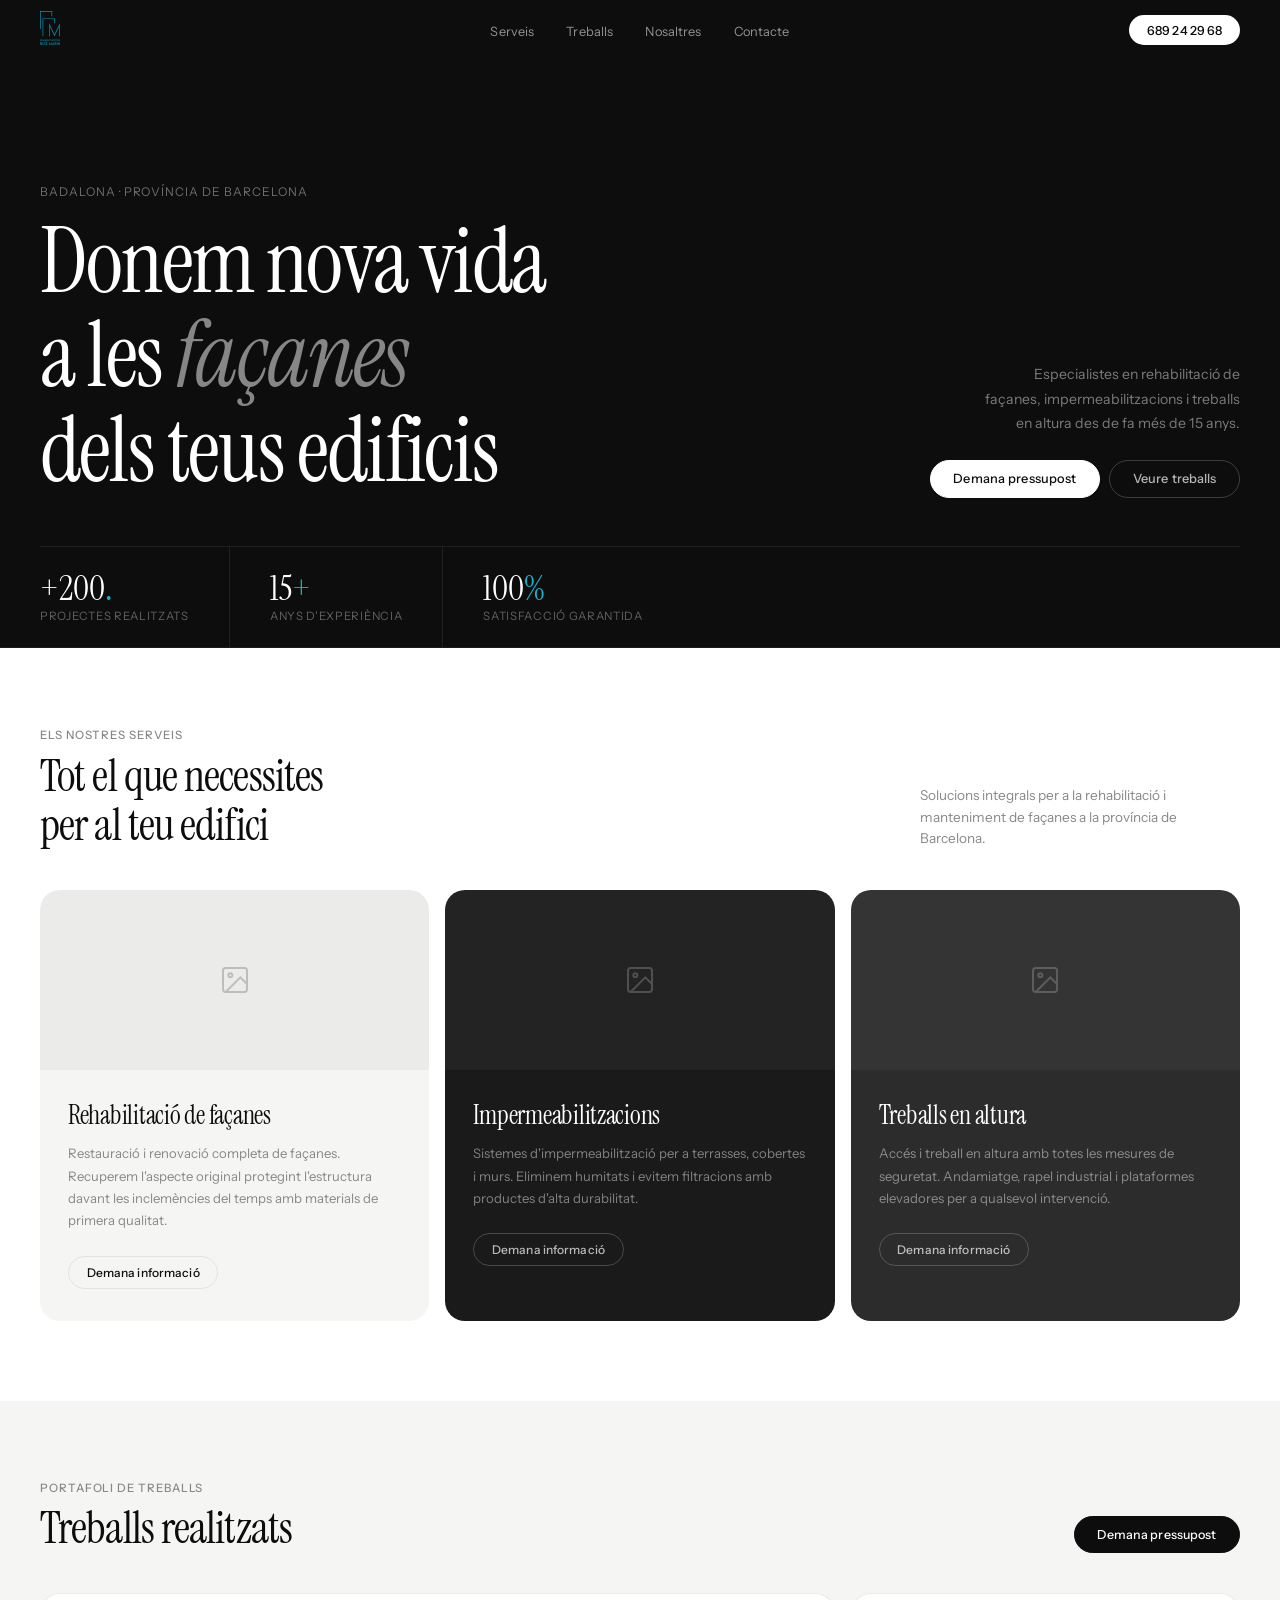
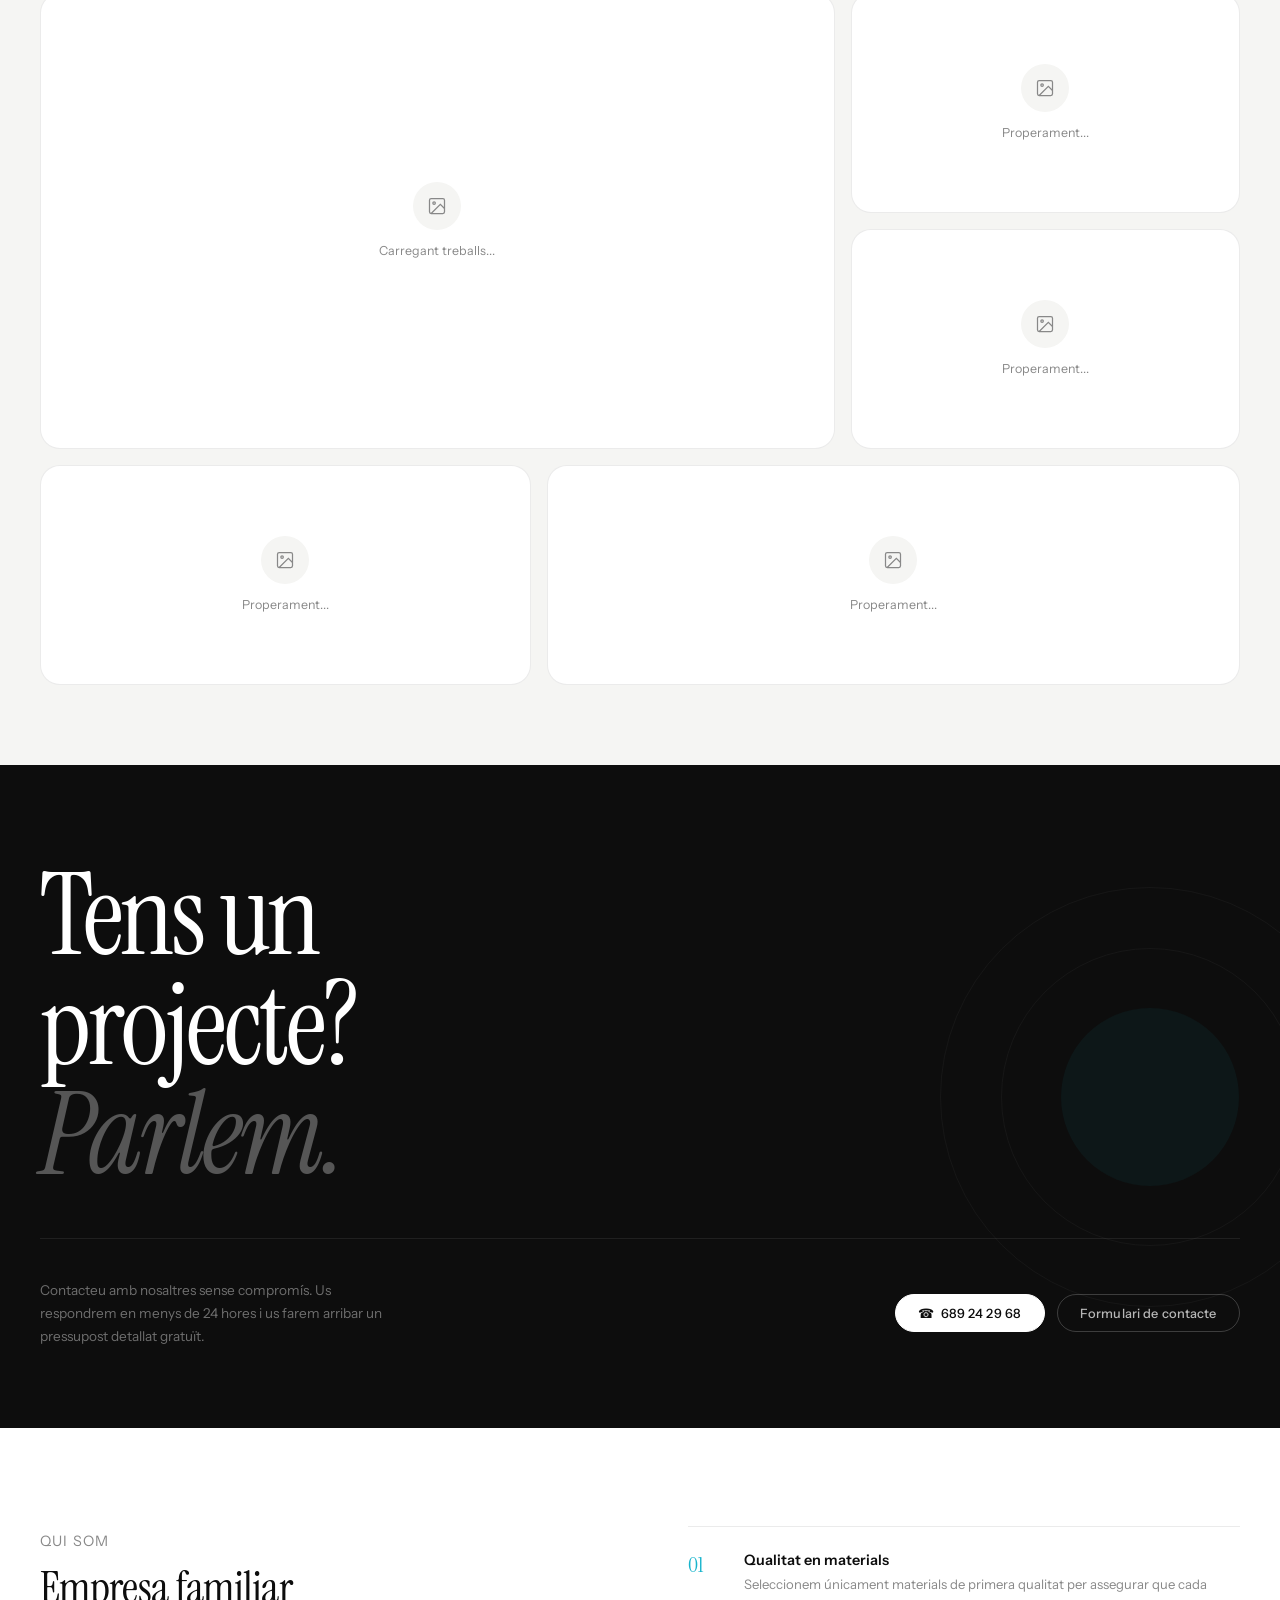
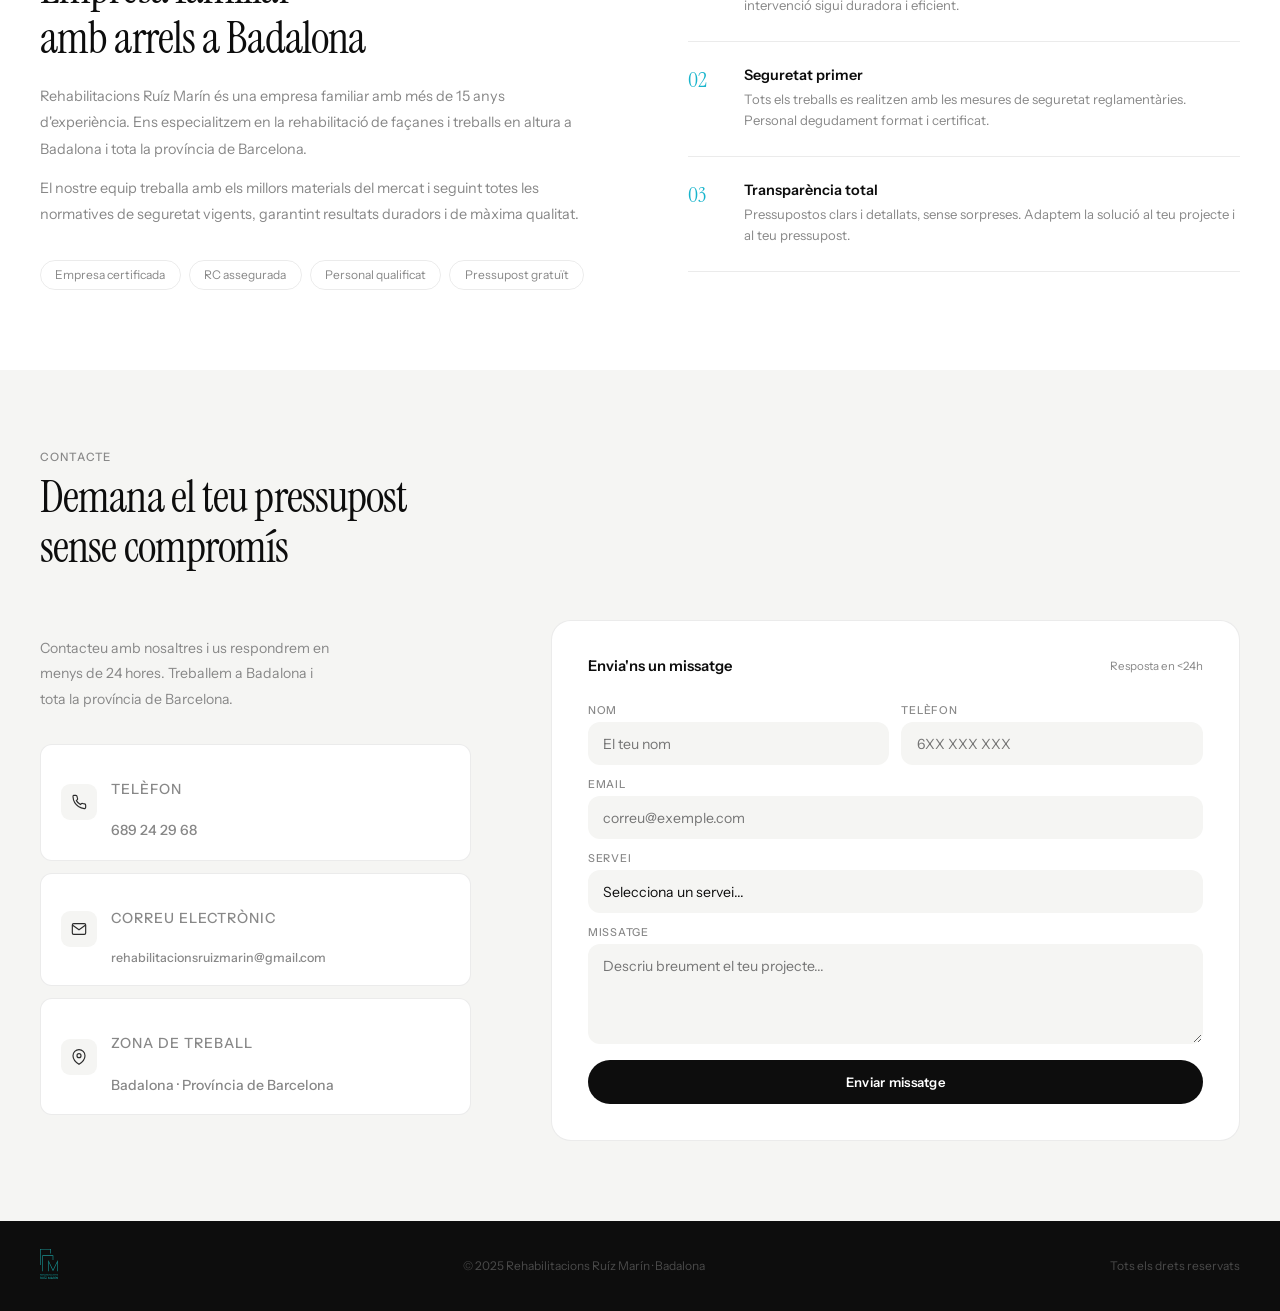
==== commit 923df2c1: "Corregir logo: renombrar a logo.svg i actualitzar referències HTML Co-Authored-By: Claude Sonnet 4.6" ====
--- a/index.html
+++ b/index.html
@@ -7,500 +7,7 @@
 <link rel="preconnect" href="https://fonts.googleapis.com">
 <link rel="preconnect" href="https://fonts.gstatic.com" crossorigin>
 <link href="https://fonts.googleapis.com/css2?family=Instrument+Sans:ital,wght@0,400;0,500;0,600;1,400&family=Instrument+Serif:ital@0;1&display=swap" rel="stylesheet">
-<style>
-*,*::before,*::after{box-sizing:border-box;margin:0;padding:0}
-:root{
-  --ink:#0D0D0D;
-  --ink2:#1A1A1A;
-  --ink3:#2C2C2C;
-  --teal:#18B4CC;
-  --teal-dim:#0E8099;
-  --teal-bg:rgba(24,180,204,0.08);
-  --white:#FFFFFF;
-  --off:#F5F5F3;
-  --muted:#888;
-  --border:rgba(0,0,0,0.08);
-  --border-dark:rgba(255,255,255,0.1);
-  --radius:20px;
-  --radius-sm:12px;
-}
-html{scroll-behavior:smooth}
-body{
-  font-family:'Instrument Sans',sans-serif;
-  background:var(--white);color:var(--ink);
-  overflow-x:hidden;
-}
-
-/* ── NAV ── */
-nav{
-  position:fixed;top:0;left:0;right:0;z-index:200;
-  background:var(--ink);
-  display:flex;align-items:center;justify-content:space-between;
-  padding:0 2.5rem;height:60px;
-}
-.nav-logo img{height:34px;width:auto}
-.nav-center{
-  display:flex;gap:2rem;list-style:none;
-  position:absolute;left:50%;transform:translateX(-50%);
-}
-.nav-center a{
-  font-size:0.8rem;font-weight:400;
-  color:rgba(255,255,255,0.55);text-decoration:none;
-  transition:color 0.2s;
-  letter-spacing:0.01em;
-}
-.nav-center a:hover{color:var(--white)}
-.nav-right{display:flex;align-items:center;gap:1rem}
-.nav-btn{
-  font-size:0.78rem;font-weight:500;
-  color:var(--ink);background:var(--white);
-  padding:0.45rem 1.1rem;border-radius:100px;
-  text-decoration:none;transition:background 0.2s;
-  letter-spacing:0.01em;
-}
-.nav-btn:hover{background:var(--teal);color:var(--white)}
-
-/* ── HERO ── */
-#hero{
-  background:var(--ink);
-  padding:0 2.5rem;
-  min-height:72vh;
-  display:flex;flex-direction:column;
-  justify-content:flex-end;
-  padding-top:60px;
-  position:relative;overflow:hidden;
-  border-bottom:1px solid rgba(255,255,255,0.06);
-}
-.hero-inner{
-  display:flex;align-items:flex-end;justify-content:space-between;
-  padding:4rem 0 3rem;flex-wrap:wrap;gap:2rem;
-}
-.hero-label{
-  font-size:0.75rem;font-weight:400;
-  color:rgba(255,255,255,0.4);
-  letter-spacing:0.08em;text-transform:uppercase;
-  margin-bottom:1rem;
-}
-.hero-title{
-  font-family:'Instrument Serif',serif;
-  font-size:clamp(3rem,7vw,6rem);
-  font-weight:400;
-  color:var(--white);
-  line-height:1.05;
-  letter-spacing:-0.02em;
-  max-width:680px;
-}
-.hero-title em{
-  font-style:italic;
-  color:rgba(255,255,255,0.5);
-}
-.hero-right{
-  display:flex;flex-direction:column;
-  align-items:flex-end;gap:1.5rem;
-  min-width:220px;
-}
-.hero-desc{
-  font-size:0.88rem;font-weight:400;
-  color:rgba(255,255,255,0.45);
-  line-height:1.75;text-align:right;
-  max-width:260px;
-}
-.btn-pill{
-  display:inline-flex;align-items:center;gap:0.5rem;
-  font-size:0.8rem;font-weight:500;
-  padding:0.65rem 1.4rem;border-radius:100px;
-  text-decoration:none;transition:all 0.22s;
-  letter-spacing:0.01em;
-  white-space:nowrap;
-}
-.btn-pill.light{
-  background:var(--white);color:var(--ink);
-  border:1px solid var(--white);
-}
-.btn-pill.light:hover{background:var(--teal);border-color:var(--teal);color:var(--white)}
-.btn-pill.ghost{
-  background:transparent;
-  border:1px solid rgba(255,255,255,0.2);
-  color:rgba(255,255,255,0.7);
-}
-.btn-pill.ghost:hover{border-color:var(--teal);color:var(--teal)}
-.btn-pill.dark{
-  background:var(--ink);color:var(--white);
-  border:1px solid var(--ink);
-}
-.btn-pill.dark:hover{background:var(--teal);border-color:var(--teal)}
-.btn-pill.outline-dark{
-  background:transparent;
-  border:1px solid var(--border);
-  color:var(--ink);
-}
-.btn-pill.outline-dark:hover{border-color:var(--teal);color:var(--teal)}
-
-.hero-stats{
-  display:flex;gap:0;
-  border-top:1px solid rgba(255,255,255,0.08);
-}
-.hero-stat{
-  padding:1.5rem 2.5rem 1.5rem 0;
-  display:flex;flex-direction:column;gap:0.2rem;
-}
-.hero-stat:not(:last-child){
-  border-right:1px solid rgba(255,255,255,0.08);
-  padding-right:2.5rem;
-  margin-right:2.5rem;
-}
-.hero-stat-n{
-  font-family:'Instrument Serif',serif;
-  font-size:2.2rem;color:var(--white);line-height:1;
-}
-.hero-stat-n span{color:var(--teal)}
-.hero-stat-l{
-  font-size:0.72rem;font-weight:400;
-  color:rgba(255,255,255,0.35);
-  letter-spacing:0.06em;text-transform:uppercase;
-}
-
-/* ── SECCIONS COMMON ── */
-.section-label{
-  font-size:0.72rem;font-weight:500;
-  color:var(--muted);letter-spacing:0.08em;
-  text-transform:uppercase;margin-bottom:0.6rem;
-}
-.section-h{
-  font-family:'Instrument Serif',serif;
-  font-size:clamp(2rem,3.5vw,2.8rem);
-  font-weight:400;
-  line-height:1.1;letter-spacing:-0.02em;
-  color:var(--ink);
-}
-.section-h.light{color:var(--white)}
-
-/* ── SERVEIS ── */
-#serveis{padding:5rem 2.5rem;background:var(--white)}
-.serveis-head{
-  display:flex;align-items:flex-end;justify-content:space-between;
-  margin-bottom:2.5rem;flex-wrap:wrap;gap:1rem;
-}
-.serveis-head p.sub{
-  font-size:0.85rem;color:var(--muted);
-  max-width:320px;line-height:1.6;
-}
-.serveis-cards{
-  display:grid;
-  grid-template-columns:repeat(3,1fr);
-  gap:1rem;
-}
-.servei-card{
-  border-radius:var(--radius);
-  overflow:hidden;
-  position:relative;
-  transition:transform 0.3s cubic-bezier(0.34,1.2,0.64,1);
-  cursor:pointer;
-}
-.servei-card:hover{transform:translateY(-4px)}
-.servei-card-body{padding:2rem 1.75rem 2rem}
-
-/* card 1: light */
-.servei-card.c1{background:var(--off)}
-/* card 2: dark */
-.servei-card.c2{background:var(--ink2)}
-/* card 3: teal-tinted */
-.servei-card.c3{background:var(--ink3)}
-
-.servei-card-img{
-  width:100%;height:180px;object-fit:cover;
-  display:block;
-}
-.servei-card-img-ph{
-  width:100%;height:180px;
-  background:rgba(255,255,255,0.04);
-  display:flex;align-items:center;justify-content:center;
-}
-.servei-card-img-ph svg{width:32px;height:32px;opacity:0.2;stroke:currentColor;fill:none;stroke-width:1.5}
-.c1 .servei-card-img-ph svg{color:var(--ink)}
-.c2 .servei-card-img-ph svg,.c3 .servei-card-img-ph svg{color:var(--white)}
-.c1 .servei-card-img-ph{background:rgba(0,0,0,0.04)}
-
-.servei-name{
-  font-family:'Instrument Serif',serif;
-  font-size:1.6rem;font-weight:400;
-  line-height:1.1;margin-bottom:0.75rem;
-  letter-spacing:-0.01em;
-}
-.c1 .servei-name{color:var(--ink)}
-.c2 .servei-name,.c3 .servei-name{color:var(--white)}
-
-.servei-txt{
-  font-size:0.82rem;font-weight:400;
-  line-height:1.7;margin-bottom:1.5rem;
-}
-.c1 .servei-txt{color:var(--muted)}
-.c2 .servei-txt,.c3 .servei-txt{color:rgba(255,255,255,0.45)}
-
-/* ── TREBALLS ── */
-#treballs{padding:5rem 2.5rem;background:var(--off)}
-.treballs-head{
-  display:flex;align-items:flex-end;justify-content:space-between;
-  margin-bottom:2.5rem;flex-wrap:wrap;gap:1rem;
-}
-.treballs-grid{
-  display:grid;
-  grid-template-columns:repeat(12,1fr);
-  grid-auto-rows:220px;
-  gap:1rem;
-}
-.t-card{
-  border-radius:var(--radius);
-  overflow:hidden;
-  background:var(--white);
-  position:relative;
-  cursor:pointer;
-  transition:transform 0.3s cubic-bezier(0.34,1.2,0.64,1);
-  border:1px solid var(--border);
-}
-.t-card:hover{transform:scale(1.015)}
-.t-card:nth-child(1){grid-column:span 8;grid-row:span 2}
-.t-card:nth-child(2){grid-column:span 4}
-.t-card:nth-child(3){grid-column:span 4}
-.t-card:nth-child(4){grid-column:span 5}
-.t-card:nth-child(5){grid-column:span 7}
-
-.t-ph{
-  width:100%;height:100%;
-  display:flex;flex-direction:column;
-  align-items:center;justify-content:center;gap:0.75rem;
-  padding:1.5rem;
-  transition:background 0.25s;
-}
-.t-card:hover .t-ph{background:rgba(24,180,204,0.04)}
-.t-ph-icon{
-  width:48px;height:48px;border-radius:50%;
-  background:var(--off);
-  display:flex;align-items:center;justify-content:center;
-  transition:background 0.25s;
-}
-.t-card:hover .t-ph-icon{background:rgba(24,180,204,0.12)}
-.t-ph-icon svg{width:20px;height:20px;stroke:var(--muted);fill:none;stroke-width:1.5;transition:stroke 0.25s}
-.t-card:hover .t-ph-icon svg{stroke:var(--teal)}
-.t-ph p{font-size:0.78rem;color:var(--muted);text-align:center;line-height:1.5}
-.t-badge{
-  position:absolute;bottom:0.85rem;left:0.85rem;
-  font-size:0.7rem;font-weight:500;
-  background:var(--ink);color:var(--white);
-  padding:0.3rem 0.8rem;border-radius:100px;
-  letter-spacing:0.02em;
-  opacity:0;transform:translateY(4px);
-  transition:opacity 0.25s,transform 0.25s;
-}
-.t-card:hover .t-badge{opacity:1;transform:translateY(0)}
-
-/* ── CTA STRIP ── */
-#cta{
-  background:var(--ink);
-  padding:6rem 2.5rem 5rem;
-  position:relative;overflow:hidden;
-}
-.cta-big{
-  font-family:'Instrument Serif',serif;
-  font-size:clamp(3.5rem,9vw,8rem);
-  font-weight:400;
-  color:var(--white);
-  line-height:0.95;
-  letter-spacing:-0.03em;
-  margin-bottom:3rem;
-}
-.cta-big em{
-  font-style:italic;
-  color:rgba(255,255,255,0.3);
-}
-.cta-bottom{
-  display:flex;align-items:center;justify-content:space-between;
-  flex-wrap:wrap;gap:1.5rem;
-  padding-top:2.5rem;
-  border-top:1px solid rgba(255,255,255,0.08);
-}
-.cta-tagline{
-  font-size:0.85rem;font-weight:400;
-  color:rgba(255,255,255,0.4);
-  line-height:1.7;max-width:360px;
-}
-.cta-actions{display:flex;gap:0.75rem;flex-wrap:wrap;align-items:center}
-.cta-deco{
-  position:absolute;
-  right:-80px;top:50%;transform:translateY(-50%);
-  width:420px;height:420px;border-radius:50%;
-  border:1px solid rgba(255,255,255,0.04);
-  pointer-events:none;
-}
-.cta-deco::before{
-  content:'';position:absolute;inset:60px;
-  border-radius:50%;border:1px solid rgba(255,255,255,0.04);
-}
-.cta-deco::after{
-  content:'';position:absolute;inset:120px;
-  border-radius:50%;
-  background:rgba(24,180,204,0.06);
-}
-
-/* ── NOSALTRES ── */
-#nosaltres{padding:5rem 2.5rem;background:var(--white)}
-.nosaltres-grid{
-  display:grid;grid-template-columns:1fr 1fr;
-  gap:6rem;align-items:center;
-}
-.nos-left p{
-  font-size:0.9rem;font-weight:400;
-  color:var(--muted);line-height:1.85;margin-top:1.25rem;
-}
-.nos-pills{display:flex;gap:0.5rem;flex-wrap:wrap;margin-top:2rem}
-.nos-pill{
-  font-size:0.75rem;font-weight:400;
-  padding:0.4rem 0.9rem;border-radius:100px;
-  border:1px solid var(--border);color:var(--muted);
-}
-.nos-right{display:flex;flex-direction:column}
-.nos-row{
-  display:flex;gap:1.25rem;align-items:flex-start;
-  padding:1.5rem 0;
-  border-bottom:1px solid var(--border);
-}
-.nos-row:first-child{border-top:1px solid var(--border)}
-.nos-n{
-  font-family:'Instrument Serif',serif;
-  font-size:1.4rem;color:var(--teal);
-  min-width:36px;line-height:1.1;
-  padding-top:2px;
-}
-.nos-title{font-size:0.9rem;font-weight:600;color:var(--ink);margin-bottom:0.3rem}
-.nos-desc{font-size:0.82rem;color:var(--muted);line-height:1.65}
-
-/* ── CONTACTE ── */
-#contacte{padding:5rem 2.5rem;background:var(--off)}
-.contacte-grid{
-  display:grid;grid-template-columns:1fr 1.6fr;
-  gap:5rem;align-items:start;
-}
-.ct-left{}
-.ct-left p{
-  font-size:0.88rem;color:var(--muted);
-  line-height:1.8;margin-top:1rem;max-width:300px;
-}
-.ct-links{display:flex;flex-direction:column;gap:0.75rem;margin-top:2rem}
-.ct-link{
-  display:flex;align-items:center;gap:0.9rem;
-  background:var(--white);
-  border:1px solid var(--border);
-  border-radius:var(--radius-sm);
-  padding:1rem 1.25rem;text-decoration:none;
-  transition:border-color 0.22s;
-}
-.ct-link:hover{border-color:var(--teal)}
-.ct-link-icon{
-  width:36px;height:36px;border-radius:9px;
-  background:var(--off);
-  display:flex;align-items:center;justify-content:center;flex-shrink:0;
-}
-.ct-link-icon svg{width:16px;height:16px;stroke:var(--ink3);fill:none;stroke-width:1.75}
-.ct-link-lbl{
-  font-size:0.67rem;font-weight:500;
-  color:var(--muted);letter-spacing:0.07em;
-  text-transform:uppercase;
-}
-.ct-link-val{font-size:0.85rem;font-weight:500;color:var(--ink);margin-top:0.1rem}
-
-/* FORM */
-.form-wrap{
-  background:var(--white);
-  border:1px solid var(--border);
-  border-radius:var(--radius);
-  padding:2.25rem;
-}
-.form-top{
-  display:flex;align-items:center;justify-content:space-between;
-  margin-bottom:1.75rem;
-}
-.form-top-title{font-size:0.92rem;font-weight:600;color:var(--ink)}
-.frow{display:grid;grid-template-columns:1fr 1fr;gap:0.75rem}
-.fg{display:flex;flex-direction:column;gap:0.35rem;margin-bottom:0.75rem}
-.fg label{
-  font-size:0.68rem;font-weight:500;
-  letter-spacing:0.07em;text-transform:uppercase;color:var(--muted);
-}
-.fg input,.fg textarea,.fg select{
-  font-family:'Instrument Sans',sans-serif;
-  font-size:0.88rem;color:var(--ink);
-  background:var(--off);
-  border:1px solid transparent;
-  border-radius:var(--radius-sm);
-  padding:0.7rem 0.9rem;
-  outline:none;width:100%;
-  transition:border-color 0.2s,background 0.2s;
-  -webkit-appearance:none;
-}
-.fg input:focus,.fg textarea:focus,.fg select:focus{
-  border-color:var(--teal);background:var(--white);
-}
-.fg textarea{resize:vertical;min-height:100px}
-.fsend{
-  width:100%;margin-top:0.25rem;
-  font-family:'Instrument Sans',sans-serif;
-  font-size:0.82rem;font-weight:600;
-  background:var(--ink);color:var(--white);
-  border:none;cursor:pointer;
-  padding:0.85rem 1.5rem;border-radius:100px;
-  letter-spacing:0.02em;
-  transition:background 0.22s;
-}
-.fsend:hover{background:var(--teal)}
-.fsend:disabled{opacity:0.4;cursor:not-allowed}
-.fsuccess{
-  display:none;margin-top:0.75rem;
-  background:rgba(24,180,204,0.08);
-  border:1px solid rgba(24,180,204,0.3);
-  border-radius:var(--radius-sm);
-  padding:0.85rem 1rem;
-  font-size:0.83rem;font-weight:500;color:var(--teal-dim);
-}
-
-/* ── FOOTER ── */
-footer{
-  background:var(--ink);
-  padding:1.75rem 2.5rem;
-  display:flex;align-items:center;justify-content:space-between;
-  flex-wrap:wrap;gap:1rem;
-}
-.footer-logo img{height:30px;opacity:0.55;filter:brightness(10)}
-.footer-copy{font-size:0.75rem;color:rgba(255,255,255,0.25);font-weight:400}
-
-/* ── REVEAL ── */
-.rv{opacity:0;transform:translateY(20px);transition:opacity 0.6s ease,transform 0.6s ease}
-.rv.on{opacity:1;transform:none}
-.rv.d1{transition-delay:0.1s}.rv.d2{transition-delay:0.2s}.rv.d3{transition-delay:0.3s}
-
-/* ── RESPONSIVE ── */
-@media(max-width:900px){
-  nav{padding:0 1.25rem}
-  .nav-center{display:none}.nav-btn{display:none}
-  #hero,#serveis,#treballs,#cta,#nosaltres,#contacte{padding-left:1.25rem;padding-right:1.25rem}
-  #cta{padding:4rem 1.25rem 3.5rem}
-  .cta-big{font-size:clamp(3rem,14vw,5rem)}
-  .serveis-cards{grid-template-columns:1fr}
-  .treballs-grid{grid-template-columns:1fr 1fr;grid-auto-rows:180px}
-  .t-card:nth-child(1){grid-column:span 2;grid-row:span 2}
-  .t-card:nth-child(2),.t-card:nth-child(3){grid-column:span 1}
-  .t-card:nth-child(4),.t-card:nth-child(5){grid-column:span 1}
-  #cta{grid-template-columns:1fr;padding:2.5rem 1.75rem}
-  .cta-head{grid-column:span 1}
-  .nosaltres-grid{grid-template-columns:1fr;gap:3rem}
-  .contacte-grid{grid-template-columns:1fr;gap:2.5rem}
-  .frow{grid-template-columns:1fr}
-  .hero-inner{flex-direction:column;align-items:flex-start}
-  .hero-right{align-items:flex-start}
-  .hero-desc{text-align:left}
-  .hero-stats{gap:1.5rem;flex-wrap:wrap}
-  .hero-stat:not(:last-child){border-right:none;padding-right:0;margin-right:0}
-}
-</style>
+<link rel="stylesheet" href="style.css">
 <script src="https://identity.netlify.com/v1/netlify-identity-widget.js"></script>
 </head>
 <body>
@@ -508,7 +15,7 @@
 <!-- NAV -->
 <nav>
   <a href="#hero" class="nav-logo">
-    <img src="Logo_azul.png" alt="Rehabilitacions Ruíz Marín">
+    <img src="logo.svg" alt="Rehabilitacions Ruíz Marín">
   </a>
   <ul class="nav-center">
     <li><a href="#serveis">Serveis</a></li>
@@ -703,15 +210,16 @@
           <p class="form-top-title">Envia'ns un missatge</p>
           <span style="font-size:0.72rem;color:var(--muted)">Resposta en &lt;24h</span>
         </div>
-        <form id="cf" onsubmit="handleSend(event)">
+        <form id="cf" name="contacte" data-netlify="true" onsubmit="handleSend(event)">
+          <input type="hidden" name="form-name" value="contacte">
           <div class="frow">
-            <div class="fg"><label>Nom</label><input type="text" placeholder="El teu nom" required></div>
-            <div class="fg"><label>Telèfon</label><input type="tel" placeholder="6XX XXX XXX"></div>
+            <div class="fg"><label>Nom</label><input type="text" name="nom" placeholder="El teu nom" required></div>
+            <div class="fg"><label>Telèfon</label><input type="tel" name="telefon" placeholder="6XX XXX XXX"></div>
           </div>
-          <div class="fg"><label>Email</label><input type="email" placeholder="correu@exemple.com" required></div>
+          <div class="fg"><label>Email</label><input type="email" name="email" placeholder="correu@exemple.com" required></div>
           <div class="fg">
             <label>Servei</label>
-            <select>
+            <select name="servei">
               <option value="">Selecciona un servei...</option>
               <option>Rehabilitació de façanes</option>
               <option>Impermeabilitzacions</option>
@@ -719,8 +227,9 @@
               <option>Altres</option>
             </select>
           </div>
-          <div class="fg"><label>Missatge</label><textarea placeholder="Descriu breument el teu projecte..." required></textarea></div>
+          <div class="fg"><label>Missatge</label><textarea name="missatge" placeholder="Descriu breument el teu projecte..." required></textarea></div>
           <div class="fsuccess" id="fok">✓ Missatge enviat. Us contactarem aviat!</div>
+          <div class="ferror" id="ferr">✗ Error en l'enviament. Prova-ho de nou o truca'ns directament.</div>
           <button type="submit" class="fsend" id="fsend">Enviar missatge</button>
         </form>
       </div>
@@ -730,94 +239,11 @@
 
 <!-- FOOTER -->
 <footer>
-  <div class="footer-logo"><img src="Logo_azul.png" alt="Rehabilitacions Ruíz Marín"></div>
+  <div class="footer-logo"><img src="logo.svg" alt="Rehabilitacions Ruíz Marín"></div>
   <p class="footer-copy">© 2025 Rehabilitacions Ruíz Marín · Badalona</p>
   <p class="footer-copy">Tots els drets reservats</p>
 </footer>
 
-<script>
-const obs=new IntersectionObserver(es=>es.forEach(e=>{if(e.isIntersecting)e.target.classList.add('on')}),{threshold:0.1});
-document.querySelectorAll('.rv').forEach(el=>obs.observe(el));
-
-window.addEventListener('scroll',()=>{});
-
-function handleSend(e){
-  e.preventDefault();
-  const btn=document.getElementById('fsend');
-  btn.disabled=true;btn.textContent='Enviant...';
-  setTimeout(()=>{
-    document.getElementById('fok').style.display='block';
-    btn.style.display='none';
-    e.target.reset();
-  },900);
-}
-</script>
-<script>
-  if (window.netlifyIdentity) {
-    window.netlifyIdentity.on("init", (user) => {
-      if (!user) {
-        window.netlifyIdentity.on("login", () => {
-          document.location.href = "/admin/";
-        });
-      }
-    });
-  }
-</script>
-<script>
-(async function () {
-  const REPO = 'milenialdev/rehabilitacions-ruizmarin';
-  const grid = document.getElementById('treballs-grid');
-  const PH_SVG = `<svg viewBox="0 0 24 24"><rect x="3" y="3" width="18" height="18" rx="2"/><circle cx="8.5" cy="8.5" r="1.5"/><polyline points="21 15 16 10 5 21"/></svg>`;
-
-  function parseFrontmatter(text) {
-    const m = text.match(/^---\r?\n([\s\S]*?)\r?\n---/);
-    if (!m) return {};
-    const obj = {};
-    m[1].split('\n').forEach(line => {
-      const i = line.indexOf(':');
-      if (i > -1) obj[line.slice(0, i).trim()] = line.slice(i + 1).trim();
-    });
-    return obj;
-  }
-
-  function buildCard(data) {
-    const card = document.createElement('div');
-    card.className = 't-card';
-    if (data.foto) {
-      card.innerHTML = `<img src="${data.foto}" alt="${data.title || ''}" style="width:100%;height:100%;object-fit:cover;display:block">`;
-    } else {
-      card.innerHTML = `<div class="t-ph"><div class="t-ph-icon">${PH_SVG}</div><p>${data.title || 'Treball'}</p></div>`;
-    }
-    const badge = `${data.categoria || ''}${data.ubicacio ? ' · ' + data.ubicacio : ''}`;
-    if (badge) card.innerHTML += `<div class="t-badge">${badge}</div>`;
-    return card;
-  }
-
-  function buildPlaceholder() {
-    const card = document.createElement('div');
-    card.className = 't-card';
-    card.innerHTML = `<div class="t-ph"><div class="t-ph-icon">${PH_SVG}</div><p>Properament...</p></div>`;
-    return card;
-  }
-
-  try {
-    const res = await fetch(`https://api.github.com/repos/${REPO}/contents/_treballs`);
-    if (!res.ok) return;
-    const files = (await res.json()).filter(f => f.name.endsWith('.md'));
-    if (files.length === 0) return;
-
-    const texts = await Promise.all(files.map(f => fetch(f.download_url).then(r => r.text())));
-    const treballs = texts.map(parseFrontmatter).filter(t => t.title);
-    if (treballs.length === 0) return;
-
-    grid.innerHTML = '';
-    for (let i = 0; i < 5; i++) {
-      grid.appendChild(i < treballs.length ? buildCard(treballs[i]) : buildPlaceholder());
-    }
-  } catch (e) {
-    console.warn('No s\'han pogut carregar els treballs:', e);
-  }
-})();
-</script>
+<script src="main.js"></script>
 </body>
 </html>
--- a/style.css
+++ b/style.css
@@ -0,0 +1,496 @@
+*,*::before,*::after{box-sizing:border-box;margin:0;padding:0}
+:root{
+  --ink:#0D0D0D;
+  --ink2:#1A1A1A;
+  --ink3:#2C2C2C;
+  --teal:#18B4CC;
+  --teal-dim:#0E8099;
+  --teal-bg:rgba(24,180,204,0.08);
+  --white:#FFFFFF;
+  --off:#F5F5F3;
+  --muted:#888;
+  --border:rgba(0,0,0,0.08);
+  --border-dark:rgba(255,255,255,0.1);
+  --radius:20px;
+  --radius-sm:12px;
+}
+html{scroll-behavior:smooth}
+body{
+  font-family:'Instrument Sans',sans-serif;
+  background:var(--white);color:var(--ink);
+  overflow-x:hidden;
+}
+
+/* ── NAV ── */
+nav{
+  position:fixed;top:0;left:0;right:0;z-index:200;
+  background:var(--ink);
+  display:flex;align-items:center;justify-content:space-between;
+  padding:0 2.5rem;height:60px;
+}
+.nav-logo img{height:34px;width:auto}
+.nav-center{
+  display:flex;gap:2rem;list-style:none;
+  position:absolute;left:50%;transform:translateX(-50%);
+}
+.nav-center a{
+  font-size:0.8rem;font-weight:400;
+  color:rgba(255,255,255,0.55);text-decoration:none;
+  transition:color 0.2s;
+  letter-spacing:0.01em;
+}
+.nav-center a:hover{color:var(--white)}
+.nav-right{display:flex;align-items:center;gap:1rem}
+.nav-btn{
+  font-size:0.78rem;font-weight:500;
+  color:var(--ink);background:var(--white);
+  padding:0.45rem 1.1rem;border-radius:100px;
+  text-decoration:none;transition:background 0.2s;
+  letter-spacing:0.01em;
+}
+.nav-btn:hover{background:var(--teal);color:var(--white)}
+
+/* ── HERO ── */
+#hero{
+  background:var(--ink);
+  padding:0 2.5rem;
+  min-height:72vh;
+  display:flex;flex-direction:column;
+  justify-content:flex-end;
+  padding-top:60px;
+  position:relative;overflow:hidden;
+  border-bottom:1px solid rgba(255,255,255,0.06);
+}
+.hero-inner{
+  display:flex;align-items:flex-end;justify-content:space-between;
+  padding:4rem 0 3rem;flex-wrap:wrap;gap:2rem;
+}
+.hero-label{
+  font-size:0.75rem;font-weight:400;
+  color:rgba(255,255,255,0.4);
+  letter-spacing:0.08em;text-transform:uppercase;
+  margin-bottom:1rem;
+}
+.hero-title{
+  font-family:'Instrument Serif',serif;
+  font-size:clamp(3rem,7vw,6rem);
+  font-weight:400;
+  color:var(--white);
+  line-height:1.05;
+  letter-spacing:-0.02em;
+  max-width:680px;
+}
+.hero-title em{
+  font-style:italic;
+  color:rgba(255,255,255,0.5);
+}
+.hero-right{
+  display:flex;flex-direction:column;
+  align-items:flex-end;gap:1.5rem;
+  min-width:220px;
+}
+.hero-desc{
+  font-size:0.88rem;font-weight:400;
+  color:rgba(255,255,255,0.45);
+  line-height:1.75;text-align:right;
+  max-width:260px;
+}
+.btn-pill{
+  display:inline-flex;align-items:center;gap:0.5rem;
+  font-size:0.8rem;font-weight:500;
+  padding:0.65rem 1.4rem;border-radius:100px;
+  text-decoration:none;transition:all 0.22s;
+  letter-spacing:0.01em;
+  white-space:nowrap;
+}
+.btn-pill.light{
+  background:var(--white);color:var(--ink);
+  border:1px solid var(--white);
+}
+.btn-pill.light:hover{background:var(--teal);border-color:var(--teal);color:var(--white)}
+.btn-pill.ghost{
+  background:transparent;
+  border:1px solid rgba(255,255,255,0.2);
+  color:rgba(255,255,255,0.7);
+}
+.btn-pill.ghost:hover{border-color:var(--teal);color:var(--teal)}
+.btn-pill.dark{
+  background:var(--ink);color:var(--white);
+  border:1px solid var(--ink);
+}
+.btn-pill.dark:hover{background:var(--teal);border-color:var(--teal)}
+.btn-pill.outline-dark{
+  background:transparent;
+  border:1px solid var(--border);
+  color:var(--ink);
+}
+.btn-pill.outline-dark:hover{border-color:var(--teal);color:var(--teal)}
+
+.hero-stats{
+  display:flex;gap:0;
+  border-top:1px solid rgba(255,255,255,0.08);
+}
+.hero-stat{
+  padding:1.5rem 2.5rem 1.5rem 0;
+  display:flex;flex-direction:column;gap:0.2rem;
+}
+.hero-stat:not(:last-child){
+  border-right:1px solid rgba(255,255,255,0.08);
+  padding-right:2.5rem;
+  margin-right:2.5rem;
+}
+.hero-stat-n{
+  font-family:'Instrument Serif',serif;
+  font-size:2.2rem;color:var(--white);line-height:1;
+}
+.hero-stat-n span{color:var(--teal)}
+.hero-stat-l{
+  font-size:0.72rem;font-weight:400;
+  color:rgba(255,255,255,0.35);
+  letter-spacing:0.06em;text-transform:uppercase;
+}
+
+/* ── SECCIONS COMMON ── */
+.section-label{
+  font-size:0.72rem;font-weight:500;
+  color:var(--muted);letter-spacing:0.08em;
+  text-transform:uppercase;margin-bottom:0.6rem;
+}
+.section-h{
+  font-family:'Instrument Serif',serif;
+  font-size:clamp(2rem,3.5vw,2.8rem);
+  font-weight:400;
+  line-height:1.1;letter-spacing:-0.02em;
+  color:var(--ink);
+}
+.section-h.light{color:var(--white)}
+
+/* ── SERVEIS ── */
+#serveis{padding:5rem 2.5rem;background:var(--white)}
+.serveis-head{
+  display:flex;align-items:flex-end;justify-content:space-between;
+  margin-bottom:2.5rem;flex-wrap:wrap;gap:1rem;
+}
+.serveis-head p.sub{
+  font-size:0.85rem;color:var(--muted);
+  max-width:320px;line-height:1.6;
+}
+.serveis-cards{
+  display:grid;
+  grid-template-columns:repeat(3,1fr);
+  gap:1rem;
+}
+.servei-card{
+  border-radius:var(--radius);
+  overflow:hidden;
+  position:relative;
+  transition:transform 0.3s cubic-bezier(0.34,1.2,0.64,1);
+  cursor:pointer;
+}
+.servei-card:hover{transform:translateY(-4px)}
+.servei-card-body{padding:2rem 1.75rem 2rem}
+
+.servei-card.c1{background:var(--off)}
+.servei-card.c2{background:var(--ink2)}
+.servei-card.c3{background:var(--ink3)}
+
+.servei-card-img{
+  width:100%;height:180px;object-fit:cover;
+  display:block;
+}
+.servei-card-img-ph{
+  width:100%;height:180px;
+  background:rgba(255,255,255,0.04);
+  display:flex;align-items:center;justify-content:center;
+}
+.servei-card-img-ph svg{width:32px;height:32px;opacity:0.2;stroke:currentColor;fill:none;stroke-width:1.5}
+.c1 .servei-card-img-ph svg{color:var(--ink)}
+.c2 .servei-card-img-ph svg,.c3 .servei-card-img-ph svg{color:var(--white)}
+.c1 .servei-card-img-ph{background:rgba(0,0,0,0.04)}
+
+.servei-name{
+  font-family:'Instrument Serif',serif;
+  font-size:1.6rem;font-weight:400;
+  line-height:1.1;margin-bottom:0.75rem;
+  letter-spacing:-0.01em;
+}
+.c1 .servei-name{color:var(--ink)}
+.c2 .servei-name,.c3 .servei-name{color:var(--white)}
+
+.servei-txt{
+  font-size:0.82rem;font-weight:400;
+  line-height:1.7;margin-bottom:1.5rem;
+}
+.c1 .servei-txt{color:var(--muted)}
+.c2 .servei-txt,.c3 .servei-txt{color:rgba(255,255,255,0.45)}
+
+/* ── TREBALLS ── */
+#treballs{padding:5rem 2.5rem;background:var(--off)}
+.treballs-head{
+  display:flex;align-items:flex-end;justify-content:space-between;
+  margin-bottom:2.5rem;flex-wrap:wrap;gap:1rem;
+}
+.treballs-grid{
+  display:grid;
+  grid-template-columns:repeat(12,1fr);
+  grid-auto-rows:220px;
+  gap:1rem;
+}
+.t-card{
+  border-radius:var(--radius);
+  overflow:hidden;
+  background:var(--white);
+  position:relative;
+  cursor:pointer;
+  transition:transform 0.3s cubic-bezier(0.34,1.2,0.64,1);
+  border:1px solid var(--border);
+}
+.t-card:hover{transform:scale(1.015)}
+.t-card:nth-child(1){grid-column:span 8;grid-row:span 2}
+.t-card:nth-child(2){grid-column:span 4}
+.t-card:nth-child(3){grid-column:span 4}
+.t-card:nth-child(4){grid-column:span 5}
+.t-card:nth-child(5){grid-column:span 7}
+
+.t-ph{
+  width:100%;height:100%;
+  display:flex;flex-direction:column;
+  align-items:center;justify-content:center;gap:0.75rem;
+  padding:1.5rem;
+  transition:background 0.25s;
+}
+.t-card:hover .t-ph{background:rgba(24,180,204,0.04)}
+.t-ph-icon{
+  width:48px;height:48px;border-radius:50%;
+  background:var(--off);
+  display:flex;align-items:center;justify-content:center;
+  transition:background 0.25s;
+}
+.t-card:hover .t-ph-icon{background:rgba(24,180,204,0.12)}
+.t-ph-icon svg{width:20px;height:20px;stroke:var(--muted);fill:none;stroke-width:1.5;transition:stroke 0.25s}
+.t-card:hover .t-ph-icon svg{stroke:var(--teal)}
+.t-ph p{font-size:0.78rem;color:var(--muted);text-align:center;line-height:1.5}
+.t-badge{
+  position:absolute;bottom:0.85rem;left:0.85rem;
+  font-size:0.7rem;font-weight:500;
+  background:var(--ink);color:var(--white);
+  padding:0.3rem 0.8rem;border-radius:100px;
+  letter-spacing:0.02em;
+  opacity:0;transform:translateY(4px);
+  transition:opacity 0.25s,transform 0.25s;
+}
+.t-card:hover .t-badge{opacity:1;transform:translateY(0)}
+
+/* ── CTA STRIP ── */
+#cta{
+  background:var(--ink);
+  padding:6rem 2.5rem 5rem;
+  position:relative;overflow:hidden;
+}
+.cta-big{
+  font-family:'Instrument Serif',serif;
+  font-size:clamp(3.5rem,9vw,8rem);
+  font-weight:400;
+  color:var(--white);
+  line-height:0.95;
+  letter-spacing:-0.03em;
+  margin-bottom:3rem;
+}
+.cta-big em{
+  font-style:italic;
+  color:rgba(255,255,255,0.3);
+}
+.cta-bottom{
+  display:flex;align-items:center;justify-content:space-between;
+  flex-wrap:wrap;gap:1.5rem;
+  padding-top:2.5rem;
+  border-top:1px solid rgba(255,255,255,0.08);
+}
+.cta-tagline{
+  font-size:0.85rem;font-weight:400;
+  color:rgba(255,255,255,0.4);
+  line-height:1.7;max-width:360px;
+}
+.cta-actions{display:flex;gap:0.75rem;flex-wrap:wrap;align-items:center}
+.cta-deco{
+  position:absolute;
+  right:-80px;top:50%;transform:translateY(-50%);
+  width:420px;height:420px;border-radius:50%;
+  border:1px solid rgba(255,255,255,0.04);
+  pointer-events:none;
+}
+.cta-deco::before{
+  content:'';position:absolute;inset:60px;
+  border-radius:50%;border:1px solid rgba(255,255,255,0.04);
+}
+.cta-deco::after{
+  content:'';position:absolute;inset:120px;
+  border-radius:50%;
+  background:rgba(24,180,204,0.06);
+}
+
+/* ── NOSALTRES ── */
+#nosaltres{padding:5rem 2.5rem;background:var(--white)}
+.nosaltres-grid{
+  display:grid;grid-template-columns:1fr 1fr;
+  gap:6rem;align-items:center;
+}
+.nos-left p{
+  font-size:0.9rem;font-weight:400;
+  color:var(--muted);line-height:1.85;margin-top:1.25rem;
+}
+.nos-pills{display:flex;gap:0.5rem;flex-wrap:wrap;margin-top:2rem}
+.nos-pill{
+  font-size:0.75rem;font-weight:400;
+  padding:0.4rem 0.9rem;border-radius:100px;
+  border:1px solid var(--border);color:var(--muted);
+}
+.nos-right{display:flex;flex-direction:column}
+.nos-row{
+  display:flex;gap:1.25rem;align-items:flex-start;
+  padding:1.5rem 0;
+  border-bottom:1px solid var(--border);
+}
+.nos-row:first-child{border-top:1px solid var(--border)}
+.nos-n{
+  font-family:'Instrument Serif',serif;
+  font-size:1.4rem;color:var(--teal);
+  min-width:36px;line-height:1.1;
+  padding-top:2px;
+}
+.nos-title{font-size:0.9rem;font-weight:600;color:var(--ink);margin-bottom:0.3rem}
+.nos-desc{font-size:0.82rem;color:var(--muted);line-height:1.65}
+
+/* ── CONTACTE ── */
+#contacte{padding:5rem 2.5rem;background:var(--off)}
+.contacte-grid{
+  display:grid;grid-template-columns:1fr 1.6fr;
+  gap:5rem;align-items:start;
+}
+.ct-left p{
+  font-size:0.88rem;color:var(--muted);
+  line-height:1.8;margin-top:1rem;max-width:300px;
+}
+.ct-links{display:flex;flex-direction:column;gap:0.75rem;margin-top:2rem}
+.ct-link{
+  display:flex;align-items:center;gap:0.9rem;
+  background:var(--white);
+  border:1px solid var(--border);
+  border-radius:var(--radius-sm);
+  padding:1rem 1.25rem;text-decoration:none;
+  transition:border-color 0.22s;
+}
+.ct-link:hover{border-color:var(--teal)}
+.ct-link-icon{
+  width:36px;height:36px;border-radius:9px;
+  background:var(--off);
+  display:flex;align-items:center;justify-content:center;flex-shrink:0;
+}
+.ct-link-icon svg{width:16px;height:16px;stroke:var(--ink3);fill:none;stroke-width:1.75}
+.ct-link-lbl{
+  font-size:0.67rem;font-weight:500;
+  color:var(--muted);letter-spacing:0.07em;
+  text-transform:uppercase;
+}
+.ct-link-val{font-size:0.85rem;font-weight:500;color:var(--ink);margin-top:0.1rem}
+
+/* ── FORMULARI ── */
+.form-wrap{
+  background:var(--white);
+  border:1px solid var(--border);
+  border-radius:var(--radius);
+  padding:2.25rem;
+}
+.form-top{
+  display:flex;align-items:center;justify-content:space-between;
+  margin-bottom:1.75rem;
+}
+.form-top-title{font-size:0.92rem;font-weight:600;color:var(--ink)}
+.frow{display:grid;grid-template-columns:1fr 1fr;gap:0.75rem}
+.fg{display:flex;flex-direction:column;gap:0.35rem;margin-bottom:0.75rem}
+.fg label{
+  font-size:0.68rem;font-weight:500;
+  letter-spacing:0.07em;text-transform:uppercase;color:var(--muted);
+}
+.fg input,.fg textarea,.fg select{
+  font-family:'Instrument Sans',sans-serif;
+  font-size:0.88rem;color:var(--ink);
+  background:var(--off);
+  border:1px solid transparent;
+  border-radius:var(--radius-sm);
+  padding:0.7rem 0.9rem;
+  outline:none;width:100%;
+  transition:border-color 0.2s,background 0.2s;
+  -webkit-appearance:none;
+}
+.fg input:focus,.fg textarea:focus,.fg select:focus{
+  border-color:var(--teal);background:var(--white);
+}
+.fg textarea{resize:vertical;min-height:100px}
+.fsend{
+  width:100%;margin-top:0.25rem;
+  font-family:'Instrument Sans',sans-serif;
+  font-size:0.82rem;font-weight:600;
+  background:var(--ink);color:var(--white);
+  border:none;cursor:pointer;
+  padding:0.85rem 1.5rem;border-radius:100px;
+  letter-spacing:0.02em;
+  transition:background 0.22s;
+}
+.fsend:hover{background:var(--teal)}
+.fsend:disabled{opacity:0.4;cursor:not-allowed}
+.fsuccess{
+  display:none;margin-top:0.75rem;
+  background:rgba(24,180,204,0.08);
+  border:1px solid rgba(24,180,204,0.3);
+  border-radius:var(--radius-sm);
+  padding:0.85rem 1rem;
+  font-size:0.83rem;font-weight:500;color:var(--teal-dim);
+}
+.ferror{
+  display:none;margin-top:0.75rem;
+  background:rgba(220,50,50,0.06);
+  border:1px solid rgba(220,50,50,0.25);
+  border-radius:var(--radius-sm);
+  padding:0.85rem 1rem;
+  font-size:0.83rem;font-weight:500;color:#c0392b;
+}
+
+/* ── FOOTER ── */
+footer{
+  background:var(--ink);
+  padding:1.75rem 2.5rem;
+  display:flex;align-items:center;justify-content:space-between;
+  flex-wrap:wrap;gap:1rem;
+}
+.footer-logo img{height:30px;opacity:0.55;filter:brightness(10)}
+.footer-copy{font-size:0.75rem;color:rgba(255,255,255,0.25);font-weight:400}
+
+/* ── REVEAL ── */
+.rv{opacity:0;transform:translateY(20px);transition:opacity 0.6s ease,transform 0.6s ease}
+.rv.on{opacity:1;transform:none}
+.rv.d1{transition-delay:0.1s}.rv.d2{transition-delay:0.2s}.rv.d3{transition-delay:0.3s}
+
+/* ── RESPONSIVE ── */
+@media(max-width:900px){
+  nav{padding:0 1.25rem}
+  .nav-center{display:none}.nav-btn{display:none}
+  #hero,#serveis,#treballs,#cta,#nosaltres,#contacte{padding-left:1.25rem;padding-right:1.25rem}
+  #cta{padding:4rem 1.25rem 3.5rem}
+  .cta-big{font-size:clamp(3rem,14vw,5rem)}
+  .serveis-cards{grid-template-columns:1fr}
+  .treballs-grid{grid-template-columns:1fr 1fr;grid-auto-rows:180px}
+  .t-card:nth-child(1){grid-column:span 2;grid-row:span 2}
+  .t-card:nth-child(2),.t-card:nth-child(3){grid-column:span 1}
+  .t-card:nth-child(4),.t-card:nth-child(5){grid-column:span 1}
+  #cta{grid-template-columns:1fr;padding:2.5rem 1.75rem}
+  .cta-head{grid-column:span 1}
+  .nosaltres-grid{grid-template-columns:1fr;gap:3rem}
+  .contacte-grid{grid-template-columns:1fr;gap:2.5rem}
+  .frow{grid-template-columns:1fr}
+  .hero-inner{flex-direction:column;align-items:flex-start}
+  .hero-right{align-items:flex-start}
+  .hero-desc{text-align:left}
+  .hero-stats{gap:1.5rem;flex-wrap:wrap}
+  .hero-stat:not(:last-child){border-right:none;padding-right:0;margin-right:0}
+}
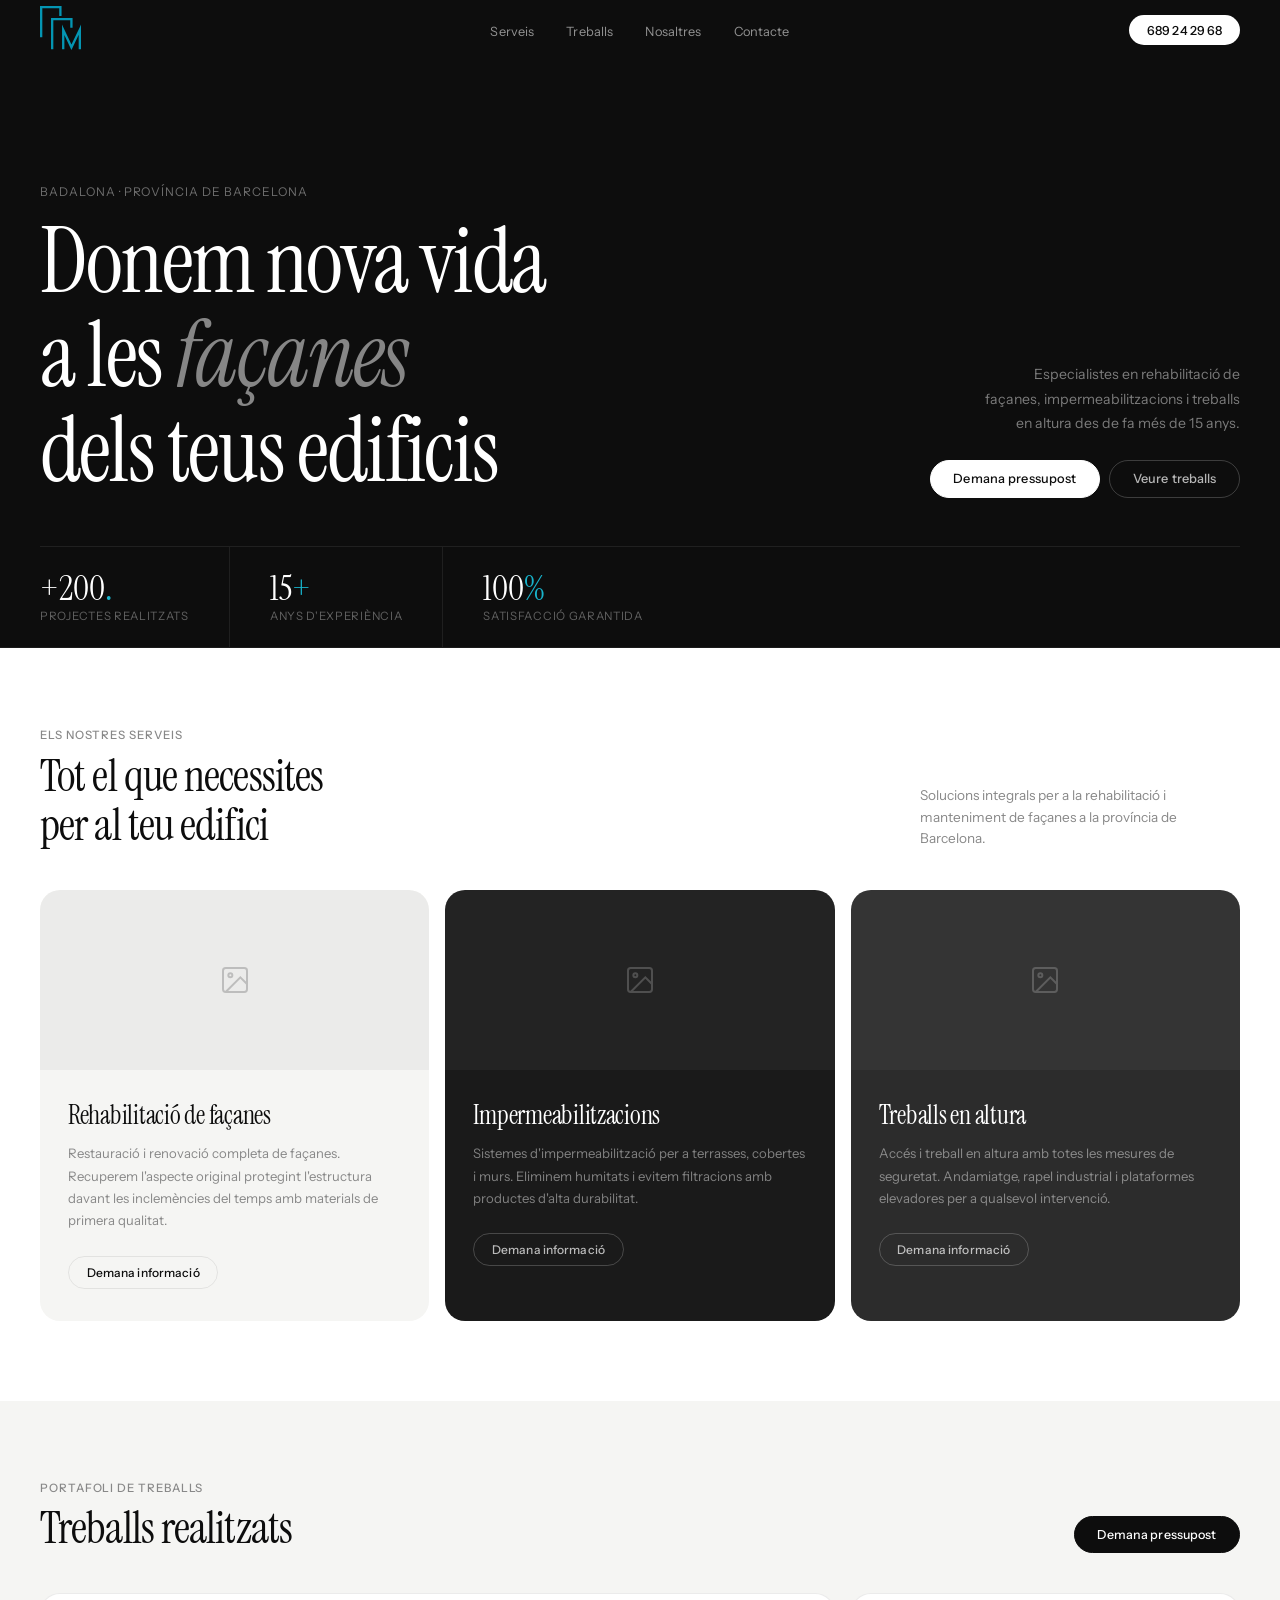
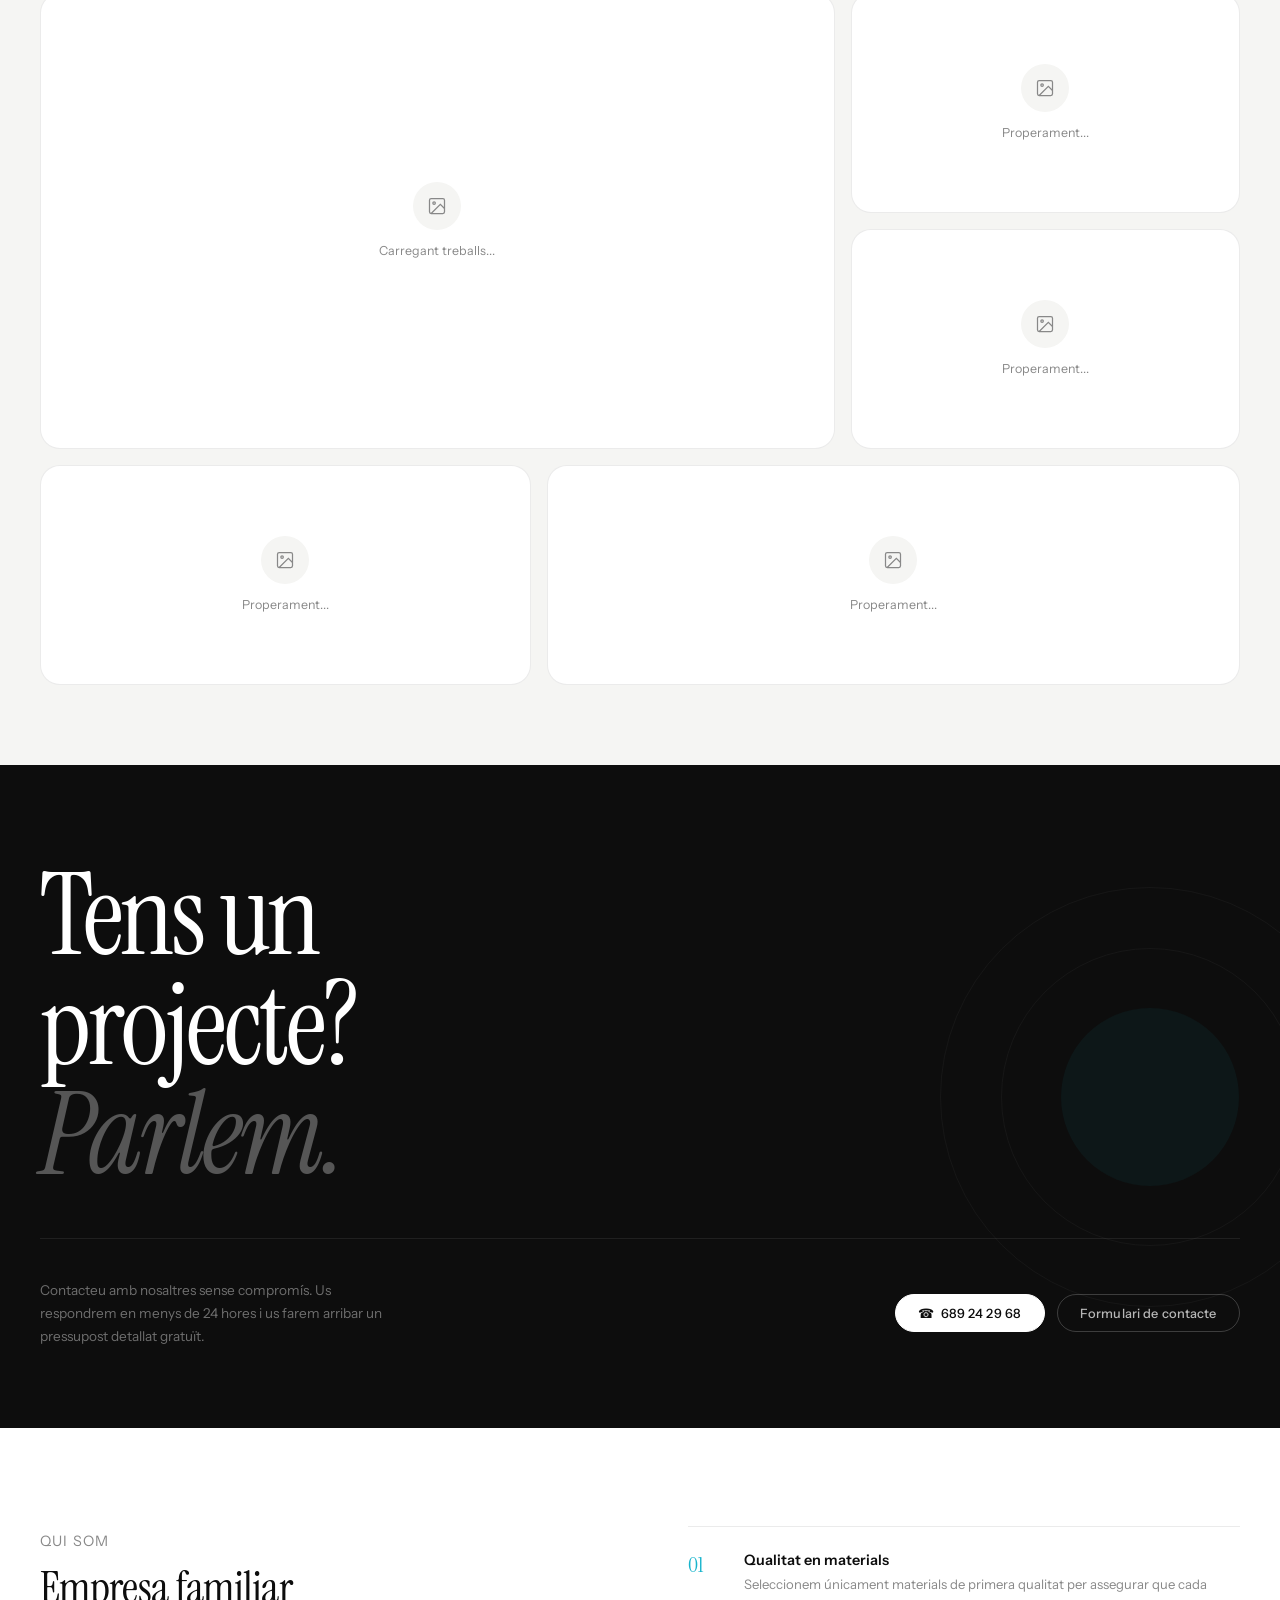
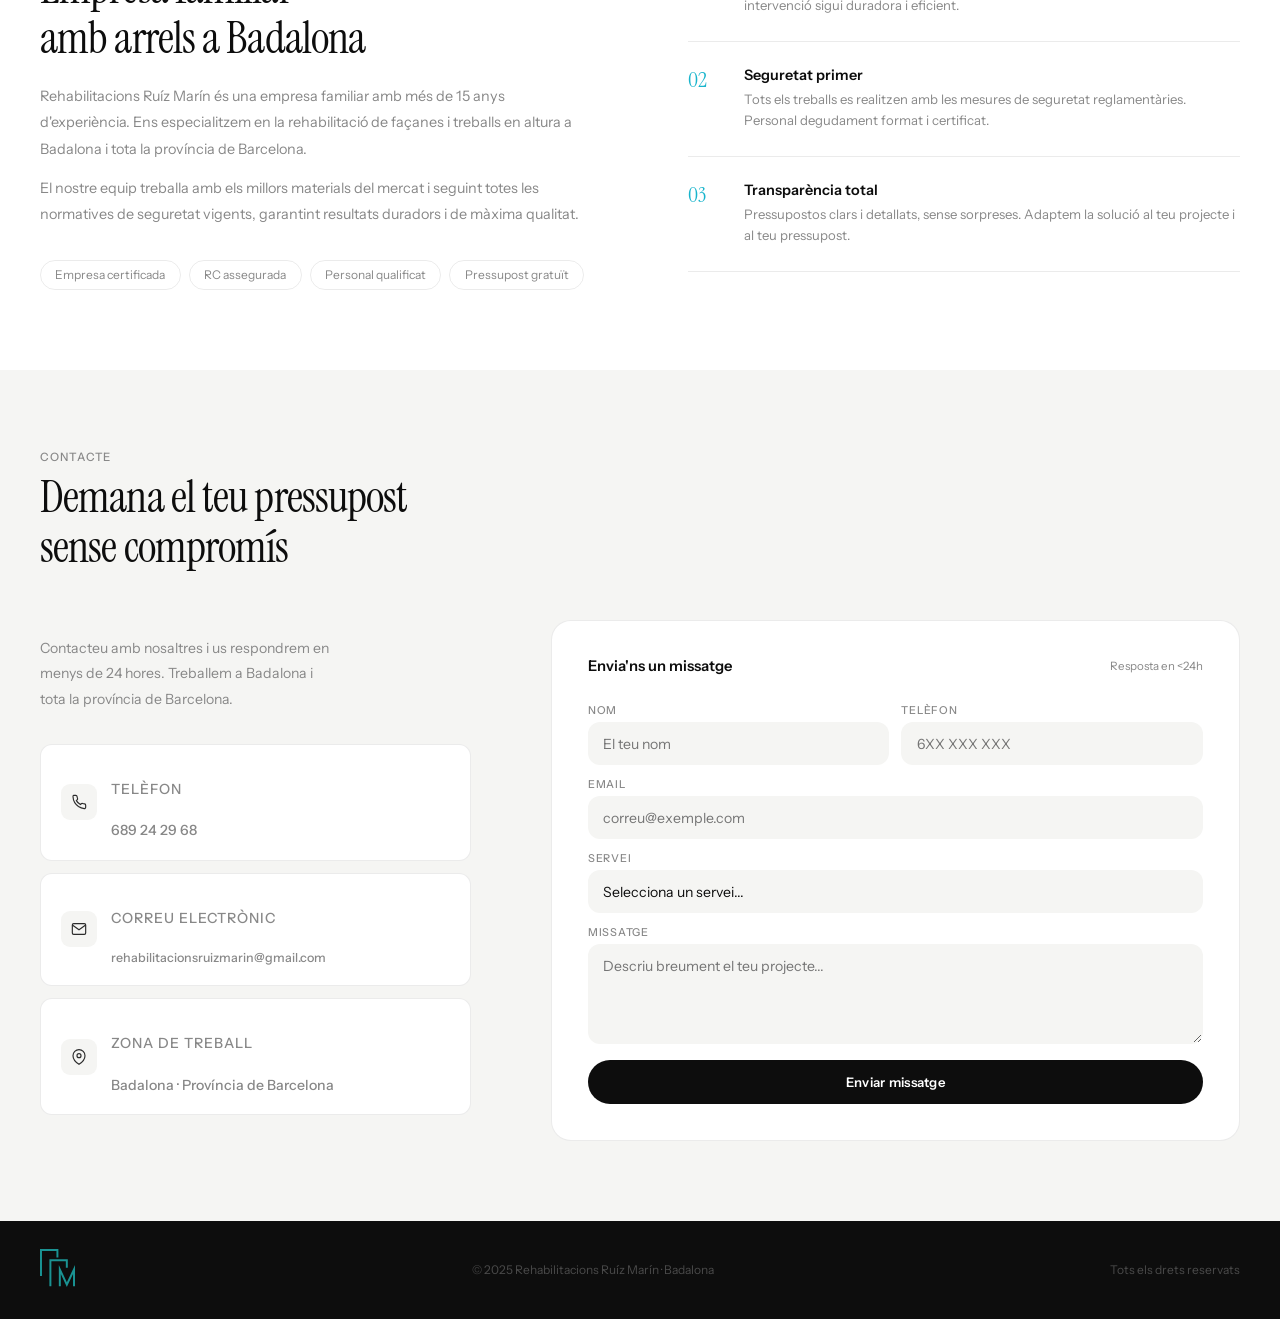
==== commit c99939bf: "Afegir validacions al formulari de contacte Validació en temps real (blur) i al enviar: nom mínim 2 " ====
--- a/index.html
+++ b/index.html
@@ -210,7 +210,7 @@
           <p class="form-top-title">Envia'ns un missatge</p>
           <span style="font-size:0.72rem;color:var(--muted)">Resposta en &lt;24h</span>
         </div>
-        <form id="cf" name="contacte" data-netlify="true" onsubmit="handleSend(event)">
+        <form id="cf" name="contacte" data-netlify="true" novalidate onsubmit="handleSend(event)">
           <input type="hidden" name="form-name" value="contacte">
           <div class="frow">
             <div class="fg"><label>Nom</label><input type="text" name="nom" placeholder="El teu nom" required></div>
--- a/style.css
+++ b/style.css
@@ -28,7 +28,7 @@
   display:flex;align-items:center;justify-content:space-between;
   padding:0 2.5rem;height:60px;
 }
-.nav-logo img{height:34px;width:auto}
+.nav-logo img{height:44px;width:auto}
 .nav-center{
   display:flex;gap:2rem;list-style:none;
   position:absolute;left:50%;transform:translateX(-50%);
@@ -426,6 +426,13 @@
 .fg input:focus,.fg textarea:focus,.fg select:focus{
   border-color:var(--teal);background:var(--white);
 }
+.fg input.invalid,.fg textarea.invalid,.fg select.invalid{
+  border-color:rgba(200,40,40,0.5);background:rgba(200,40,40,0.03);
+}
+.fg-err{
+  font-size:0.68rem;color:#c0392b;
+  margin-top:-0.15rem;min-height:0.9rem;
+}
 .fg textarea{resize:vertical;min-height:100px}
 .fsend{
   width:100%;margin-top:0.25rem;
@@ -463,7 +470,7 @@
   display:flex;align-items:center;justify-content:space-between;
   flex-wrap:wrap;gap:1rem;
 }
-.footer-logo img{height:30px;opacity:0.55;filter:brightness(10)}
+.footer-logo img{height:38px;opacity:0.55;filter:brightness(10)}
 .footer-copy{font-size:0.75rem;color:rgba(255,255,255,0.25);font-weight:400}
 
 /* ── REVEAL ── */
@@ -474,6 +481,7 @@
 /* ── RESPONSIVE ── */
 @media(max-width:900px){
   nav{padding:0 1.25rem}
+  .nav-logo img{height:48px}
   .nav-center{display:none}.nav-btn{display:none}
   #hero,#serveis,#treballs,#cta,#nosaltres,#contacte{padding-left:1.25rem;padding-right:1.25rem}
   #cta{padding:4rem 1.25rem 3.5rem}
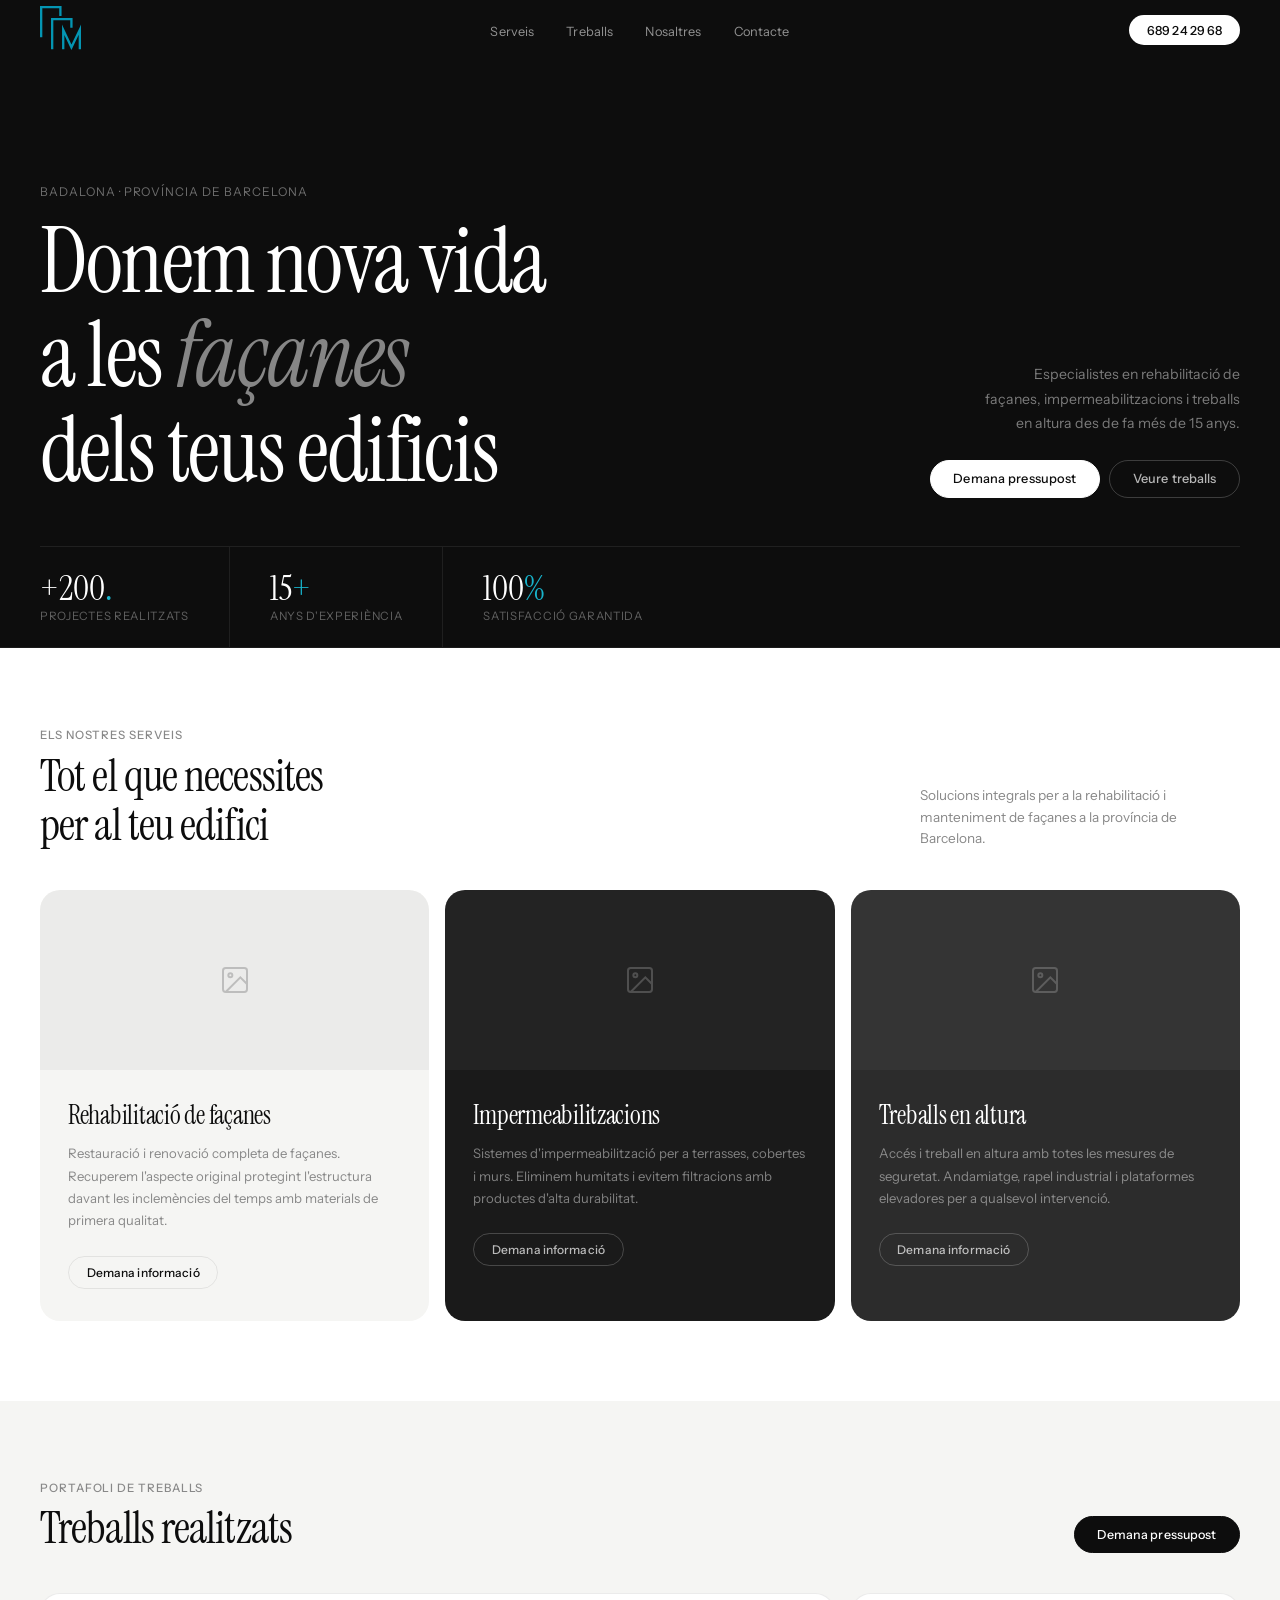
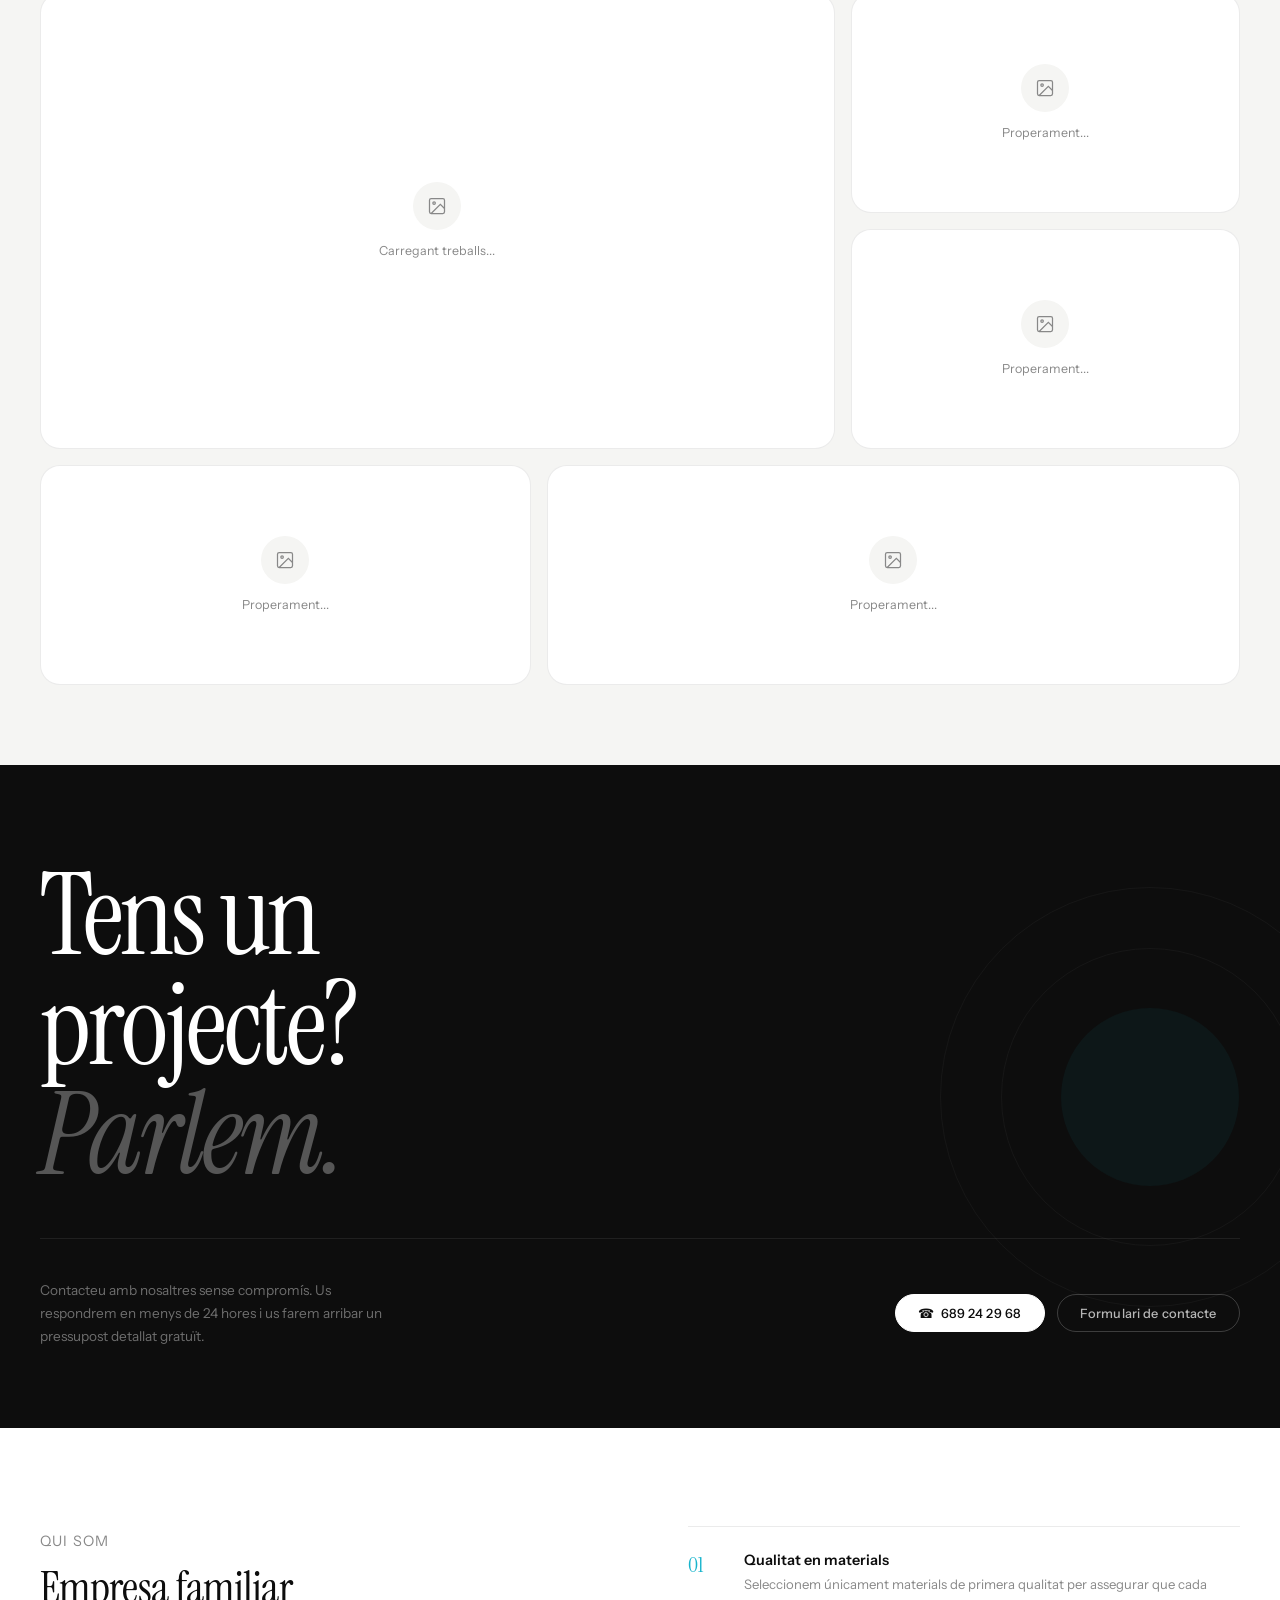
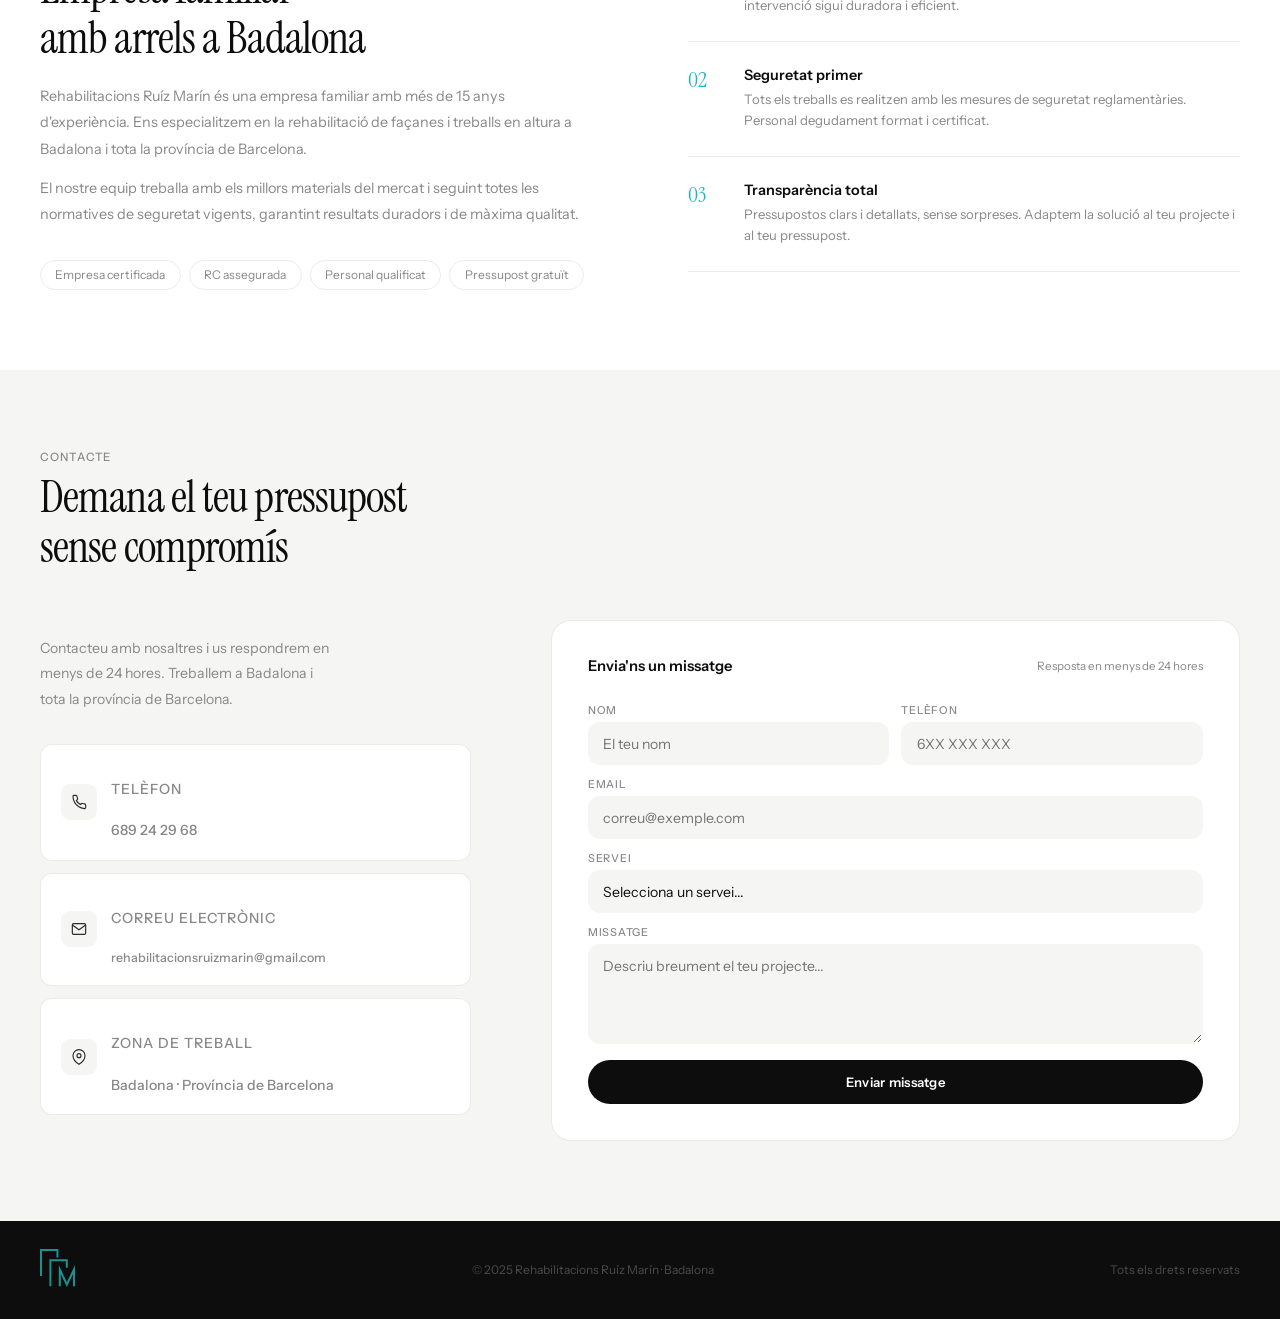
==== commit 770bfb13: "Corregir text del formulari: resposta en menys de 24 hores Co-Authored-By: Claude Sonnet 4.6 <norepl" ====
--- a/index.html
+++ b/index.html
@@ -208,7 +208,7 @@
       <div class="form-wrap">
         <div class="form-top">
           <p class="form-top-title">Envia'ns un missatge</p>
-          <span style="font-size:0.72rem;color:var(--muted)">Resposta en &lt;24h</span>
+          <span style="font-size:0.72rem;color:var(--muted)">Resposta en menys de 24 hores</span>
         </div>
         <form id="cf" name="contacte" data-netlify="true" novalidate onsubmit="handleSend(event)">
           <input type="hidden" name="form-name" value="contacte">
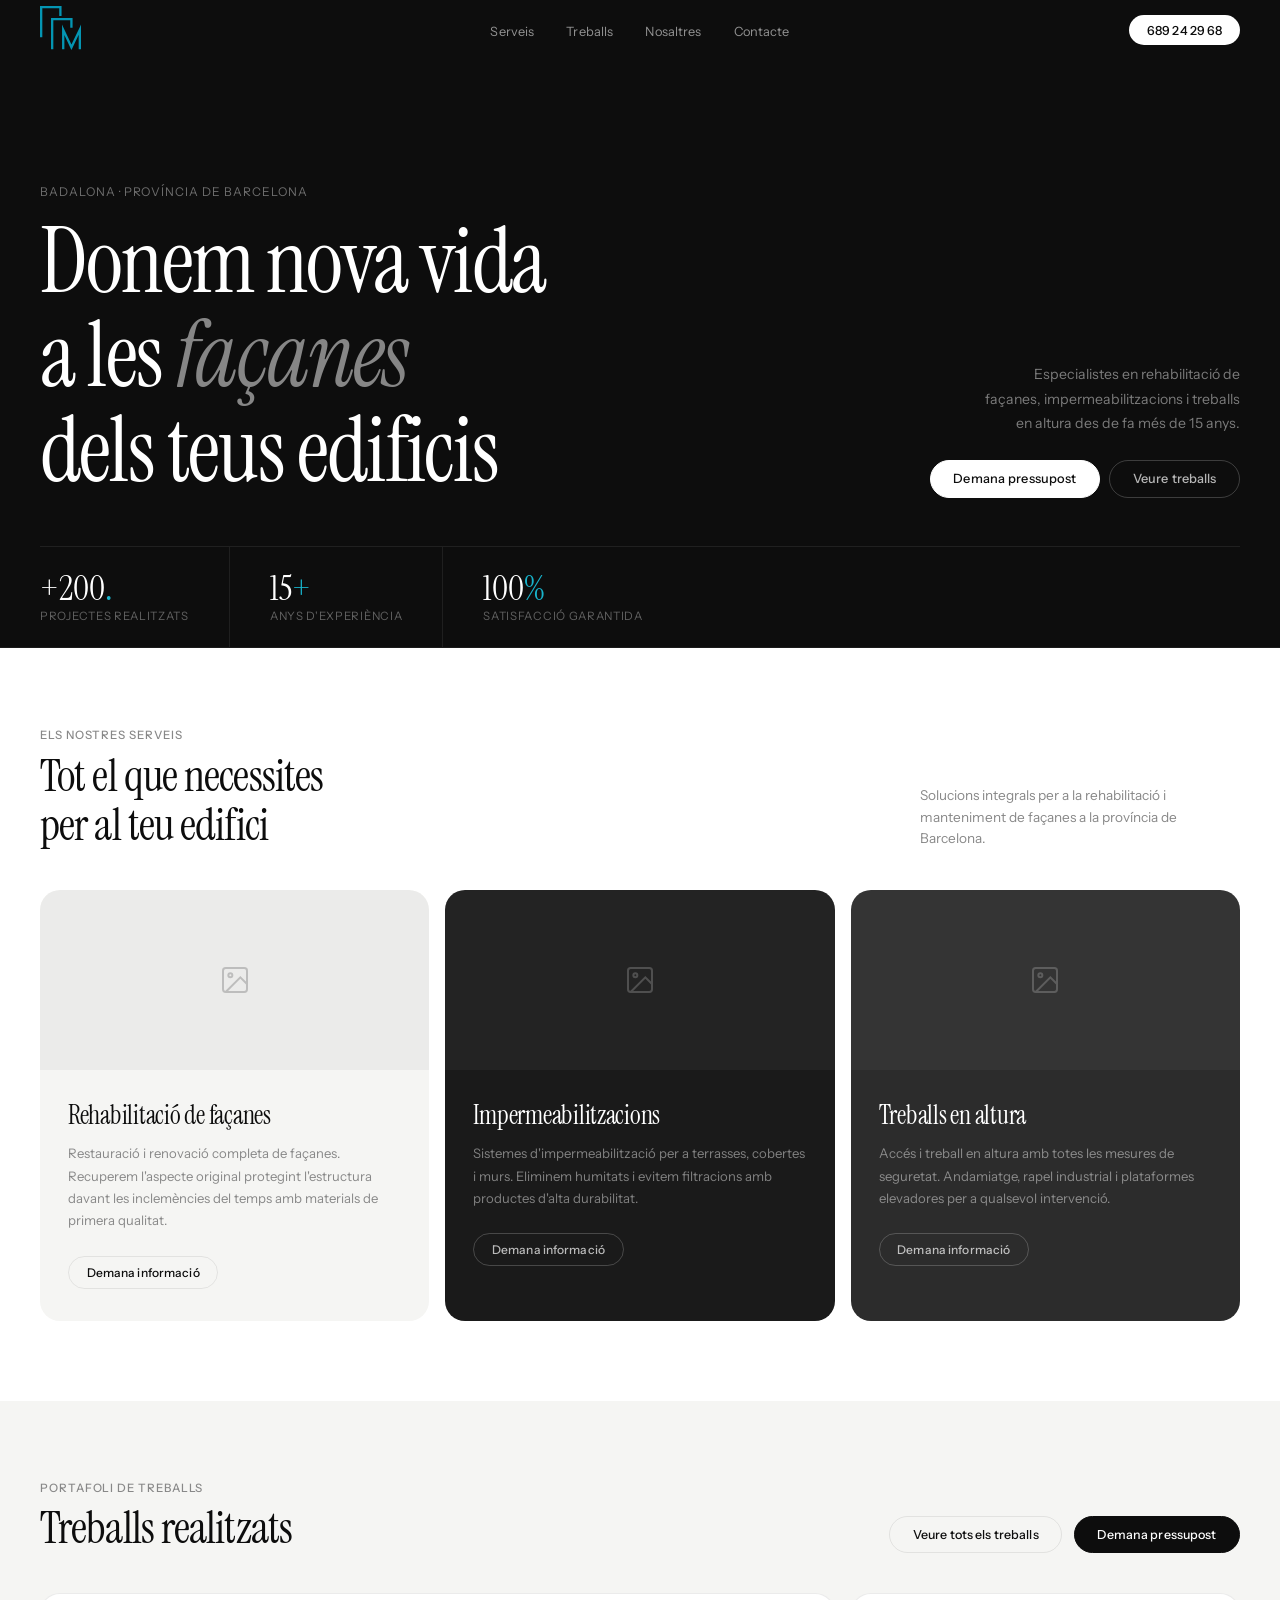
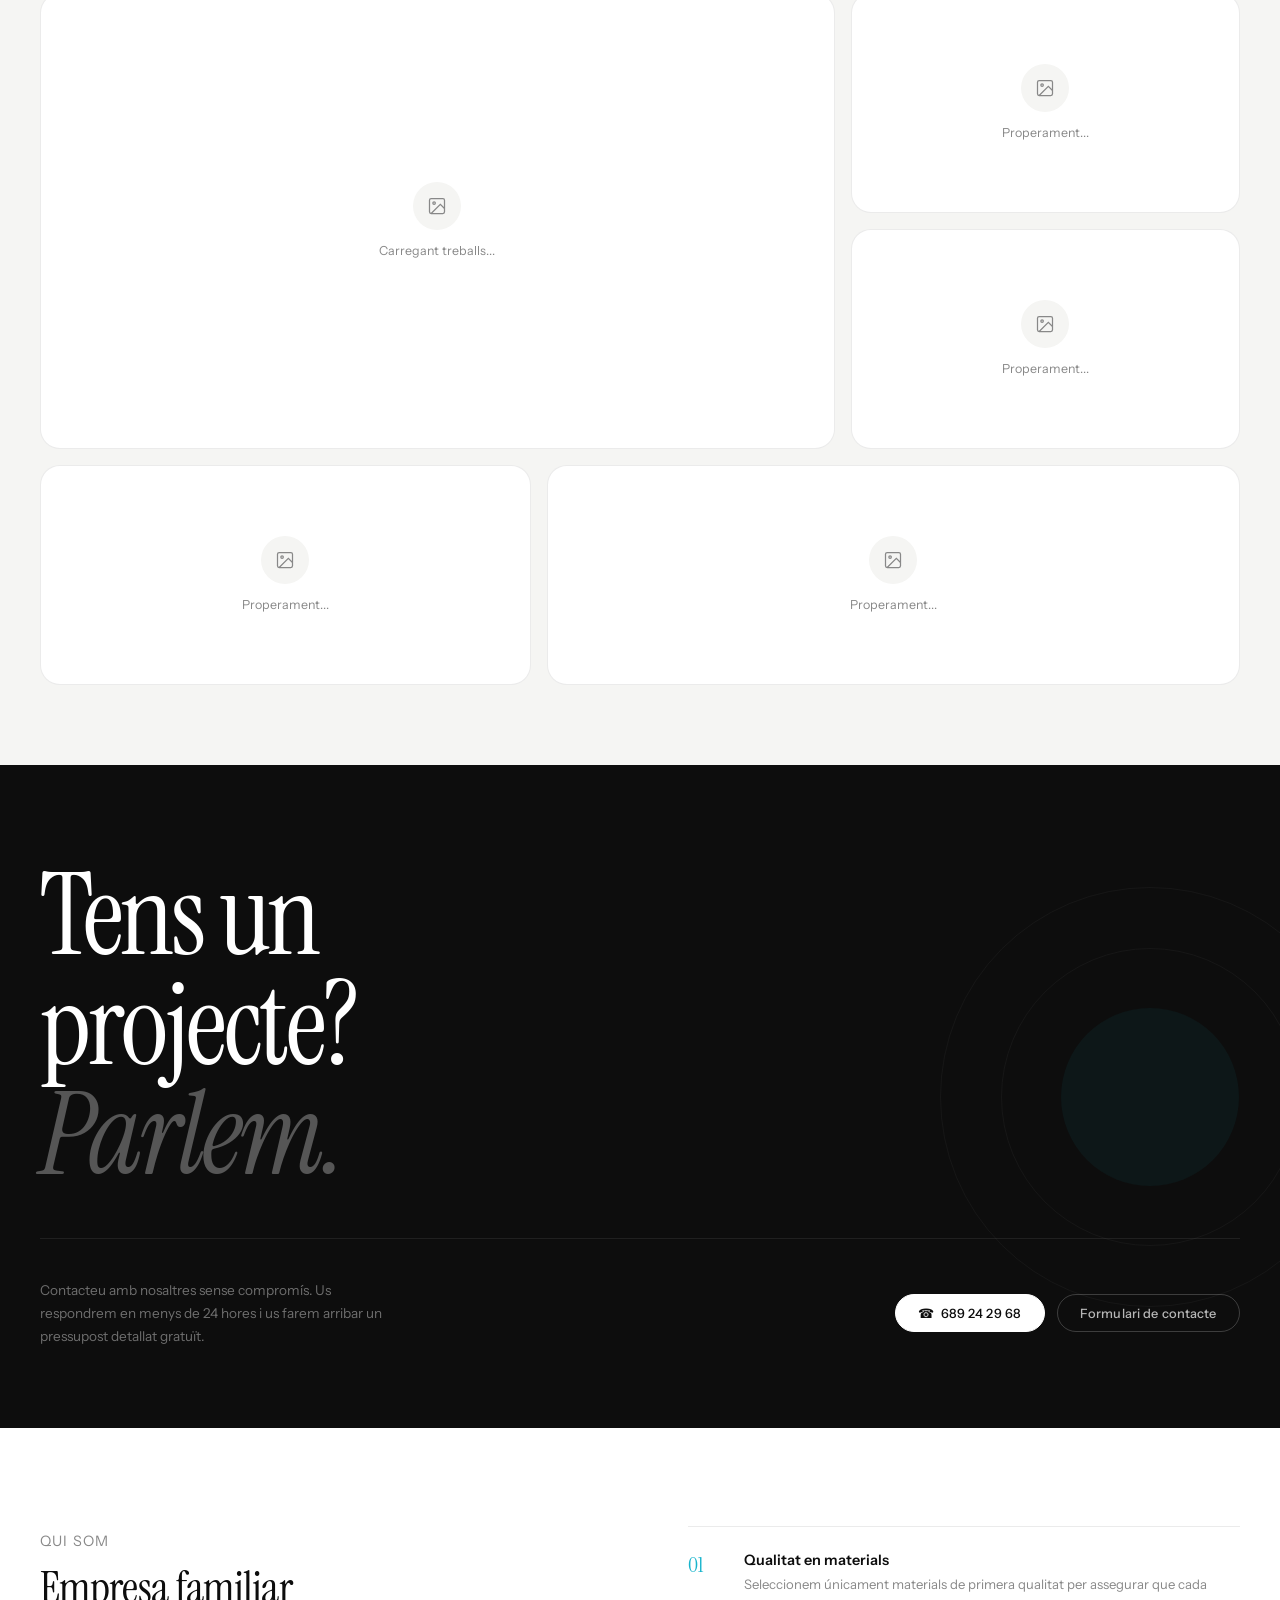
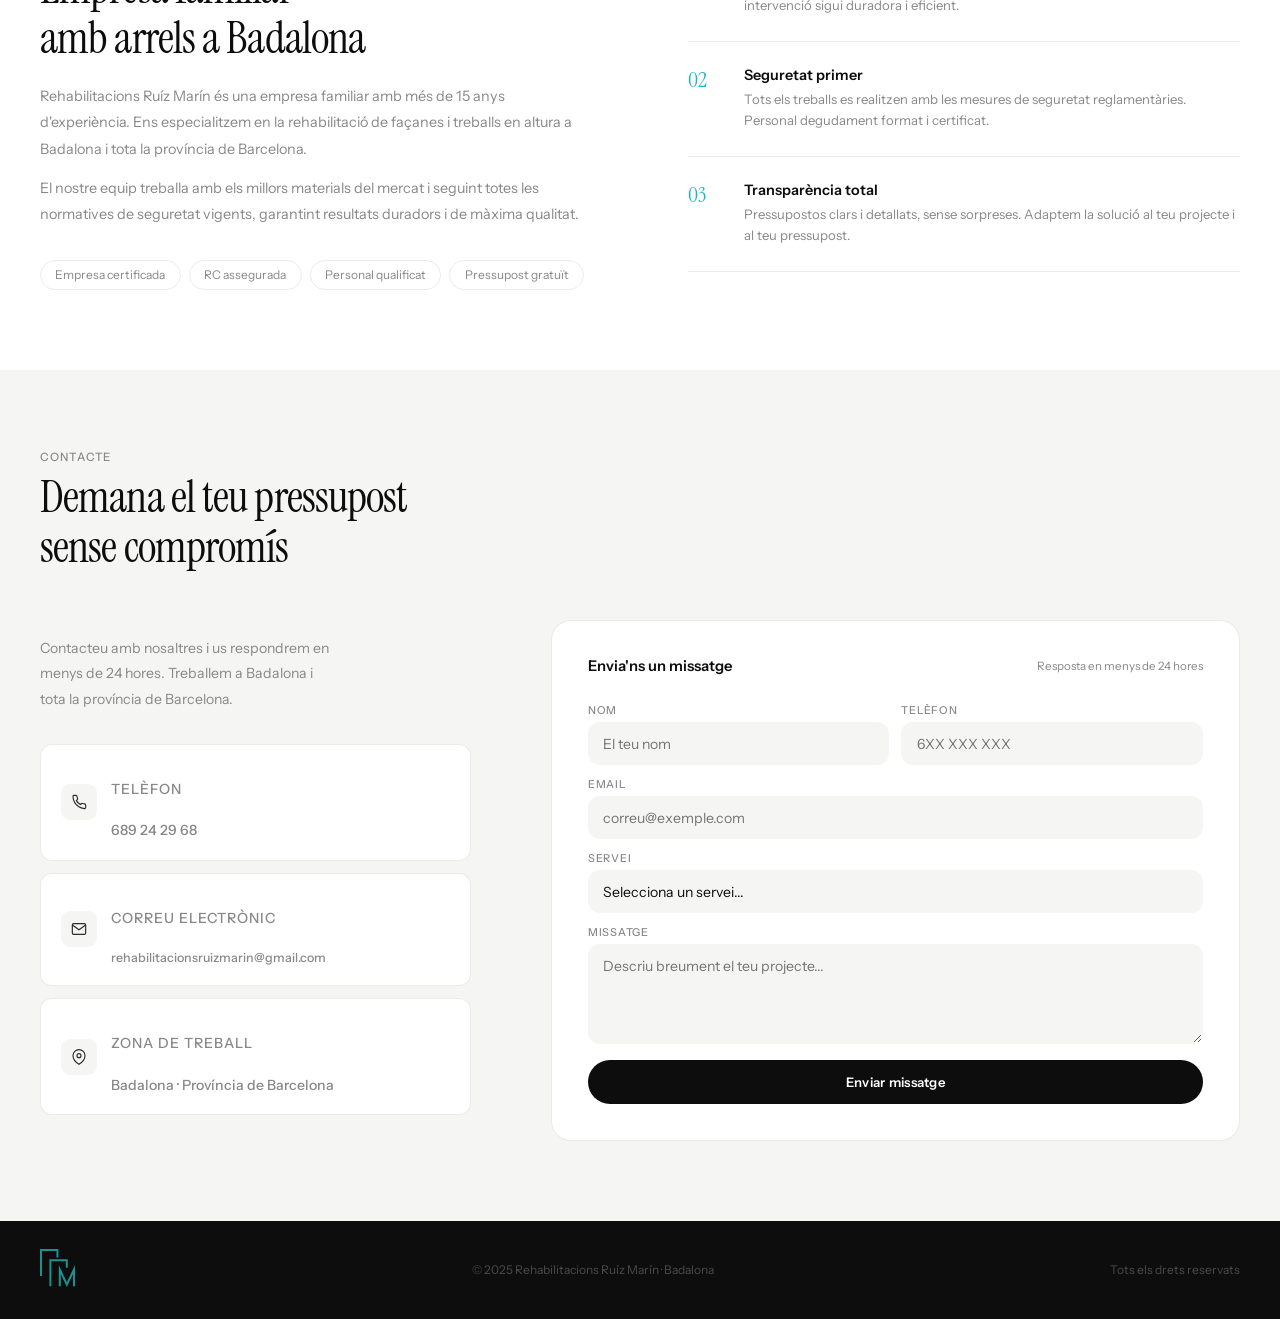
==== commit 1cd3b882: "Afegir pàgina de tots els treballs amb filtres per categoria Nova pàgina treballs.html amb grid comp" ====
--- a/index.html
+++ b/index.html
@@ -109,7 +109,10 @@
       <p class="section-label">Portafoli de treballs</p>
       <h2 class="section-h">Treballs realitzats</h2>
     </div>
-    <a href="#contacte" class="btn-pill dark rv" style="font-size:0.78rem">Demana pressupost</a>
+    <div style="display:flex;gap:0.75rem;align-items:center;flex-wrap:wrap">
+      <a href="treballs.html" class="btn-pill outline-dark rv" style="font-size:0.78rem">Veure tots els treballs</a>
+      <a href="#contacte" class="btn-pill dark rv" style="font-size:0.78rem">Demana pressupost</a>
+    </div>
   </div>
   <div class="treballs-grid rv" id="treballs-grid">
     <div class="t-card">
--- a/style.css
+++ b/style.css
@@ -461,6 +461,74 @@
   border-radius:var(--radius-sm);
   padding:0.85rem 1rem;
   font-size:0.83rem;font-weight:500;color:#c0392b;
+}
+
+/* ── PÀGINA TREBALLS ── */
+.obres-hero{
+  background:var(--ink);
+  padding:7rem 2.5rem 3.5rem;
+  border-bottom:1px solid rgba(255,255,255,0.06);
+}
+.obres-main{
+  padding:3.5rem 2.5rem 5rem;
+  background:var(--off);
+  min-height:60vh;
+}
+.filter-bar{
+  display:flex;gap:0.5rem;flex-wrap:wrap;
+  margin-bottom:2.5rem;
+}
+.filter-btn{
+  font-family:'Instrument Sans',sans-serif;
+  font-size:0.78rem;font-weight:500;
+  padding:0.5rem 1.1rem;border-radius:100px;
+  border:1px solid var(--border);
+  background:transparent;color:var(--muted);
+  cursor:pointer;transition:all 0.2s;
+}
+.filter-btn:hover{border-color:var(--teal);color:var(--teal)}
+.filter-btn.active{background:var(--ink);color:var(--white);border-color:var(--ink)}
+.obres-grid{
+  display:grid;
+  grid-template-columns:repeat(3,1fr);
+  gap:1rem;
+}
+.obra-card{
+  background:var(--white);
+  border-radius:var(--radius);
+  border:1px solid var(--border);
+  overflow:hidden;
+  transition:transform 0.3s cubic-bezier(0.34,1.2,0.64,1);
+  cursor:pointer;
+}
+.obra-card:hover{transform:translateY(-4px)}
+.obra-img{height:200px;overflow:hidden}
+.obra-img img{width:100%;height:100%;object-fit:cover;display:block;transition:transform 0.4s ease}
+.obra-card:hover .obra-img img{transform:scale(1.04)}
+.obra-img-ph{
+  background:rgba(0,0,0,0.04);
+  display:flex;align-items:center;justify-content:center;
+}
+.obra-img-ph svg{width:32px;height:32px;stroke:var(--muted);fill:none;stroke-width:1.5;opacity:0.35}
+.obra-info{padding:1.25rem 1.5rem 1.5rem}
+.obra-cat{
+  display:inline-block;
+  font-size:0.65rem;font-weight:500;
+  letter-spacing:0.07em;text-transform:uppercase;
+  color:var(--teal);background:var(--teal-bg);
+  border-radius:100px;padding:0.25rem 0.7rem;
+  margin-bottom:0.6rem;
+}
+.obra-title{
+  font-family:'Instrument Serif',serif;
+  font-size:1.15rem;color:var(--ink);
+  line-height:1.2;margin-bottom:0.35rem;
+}
+.obra-loc{font-size:0.75rem;color:var(--muted)}
+.obra-card-ph{
+  grid-column:1/-1;
+  text-align:center;padding:3rem;
+  font-size:0.85rem;color:var(--muted);
 }
 
 /* ── FOOTER ── */
@@ -501,4 +569,10 @@
   .hero-desc{text-align:left}
   .hero-stats{gap:1.5rem;flex-wrap:wrap}
   .hero-stat:not(:last-child){border-right:none;padding-right:0;margin-right:0}
-}
+  .obres-hero{padding:5.5rem 1.25rem 2.5rem}
+  .obres-main{padding:2.5rem 1.25rem 4rem}
+  .obres-grid{grid-template-columns:repeat(2,1fr)}
+}
+@media(max-width:540px){
+  .obres-grid{grid-template-columns:1fr}
+}
